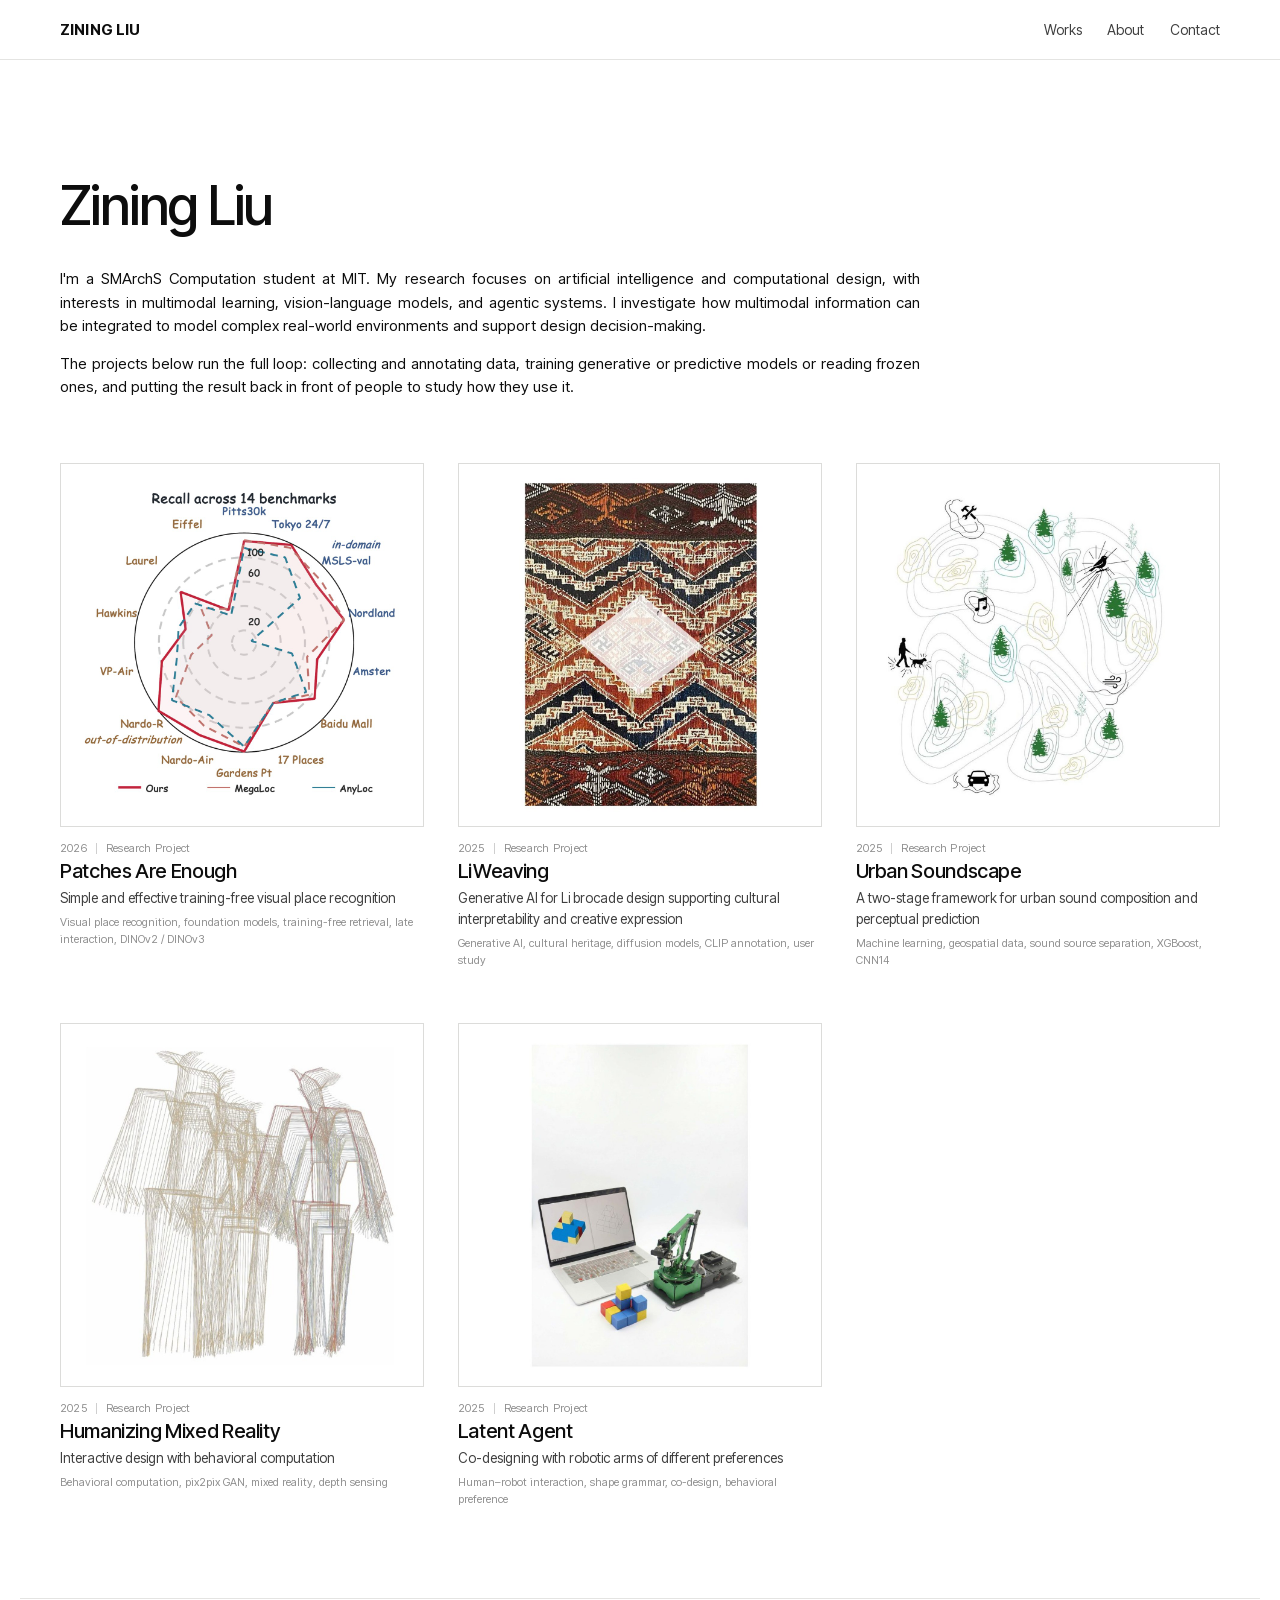
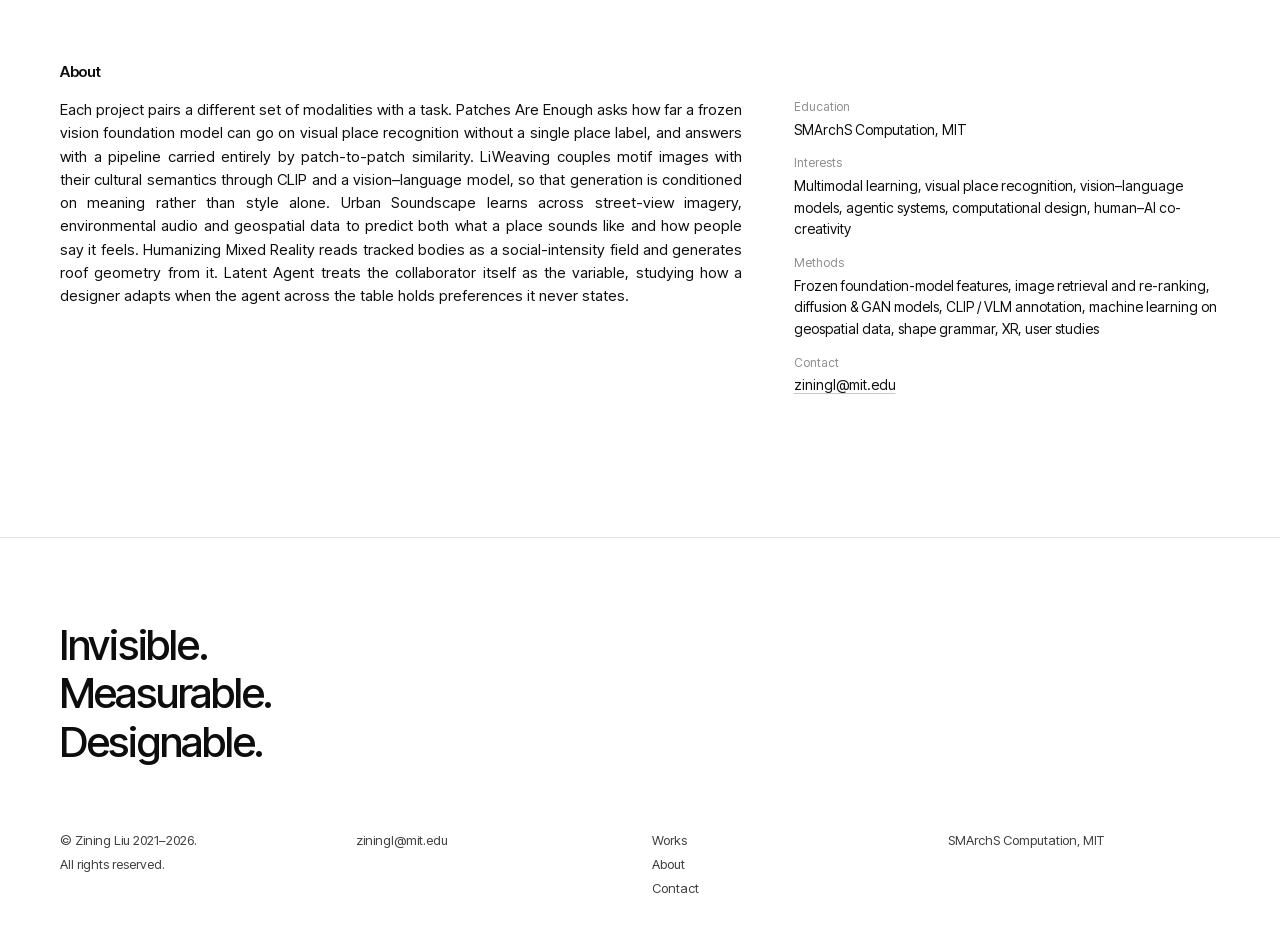
==== index.html @ 5a29b8c9 "Drop MEDUSA and Reading the Heritage Co-Authored-By: Claude Fable 5.1 <noreply@anthropic.com>" ====
<!doctype html>
<html lang="en">
<head>
<meta charset="utf-8">
<meta name="viewport" content="width=device-width, initial-scale=1">
<title>Zining Liu</title>
<meta name="description" content="Selected works of 2021–2026 by Zining Liu — multimodal learning, vision–language models, agentic systems and computational design.">
<meta property="og:title" content="Zining Liu">
<meta property="og:description" content="Selected works of 2021–2026 by Zining Liu — multimodal learning, vision–language models, agentic systems and computational design.">
<meta property="og:type" content="website">
<link rel="icon" href="favicon.svg" type="image/svg+xml">
<link rel="preload" href="assets/fonts/InterTight-latin.woff2" as="font" type="font/woff2" crossorigin>
<link rel="stylesheet" href="assets/css/site.css">
</head>
<body>

<header class="topbar">
  <div class="wrap">
    <a class="brand" href="index.html">Zining Liu</a>
    <nav class="nav" aria-label="Primary">
        <a href="index.html#works">Works</a>
        <a href="index.html#about">About</a>
        <a href="mailto:ziningl@mit.edu">Contact</a>
    </nav>
  </div>
</header>

<main>

<section class="wrap intro">
  <h1>Zining Liu</h1>
  <p class="bio">I'm a SMArchS Computation student at MIT. My research focuses on artificial intelligence and computational design, with interests in multimodal learning, vision-language models, and agentic systems. I investigate how multimodal information can be integrated to model complex real-world environments and support design decision-making.</p>
  <p class="bio">The projects below run the full loop: collecting and annotating data, training generative or predictive models or reading frozen ones, and putting the result back in front of people to study how they use it.</p>
</section>

<section class="wrap" id="works">
  <div class="grid">
    <a class="card" href="vpr.html">
      <div class="card__fig"><img src="assets/cards/vpr.jpg?v=3" alt="Radar chart of Recall@1 across fourteen place-recognition benchmarks, comparing the method against MegaLoc and AnyLoc" loading="lazy" width="1200" height="1200"></div>
      <p class="card__meta">2026 <i></i> Research Project</p>
      <h3>Patches Are Enough</h3>
      <p class="card__sub">Simple and effective training-free visual place recognition</p>
      <p class="card__tags">Visual place recognition, foundation models, training-free retrieval, late interaction, DINOv2 / DINOv3</p>
    </a>
    <a class="card" href="liweaving.html">
      <div class="card__fig"><img src="assets/cards/liweaving.jpg?v=3" alt="Detail of a hand-woven Hainan Li brocade textile in indigo, ochre and cream" loading="lazy" width="1200" height="1200"></div>
      <p class="card__meta">2025 <i></i> Research Project</p>
      <h3>LiWeaving</h3>
      <p class="card__sub">Generative AI for Li brocade design supporting cultural interpretability and creative expression</p>
      <p class="card__tags">Generative AI, cultural heritage, diffusion models, CLIP annotation, user study</p>
    </a>
    <a class="card" href="soundscape.html">
      <div class="card__fig"><img src="assets/cards/soundscape.jpg?v=3" alt="Line drawing of a city as contour islands, each marked with a sound icon — birdsong, music, traffic, wind, footsteps" loading="lazy" width="1200" height="1200"></div>
      <p class="card__meta">2025 <i></i> Research Project</p>
      <h3>Urban Soundscape</h3>
      <p class="card__sub">A two-stage framework for urban sound composition and perceptual prediction</p>
      <p class="card__tags">Machine learning, geospatial data, sound source separation, XGBoost, CNN14</p>
    </a>
    <a class="card" href="bodymr.html">
      <div class="card__fig"><img src="assets/cards/bodymr.jpg?v=3" alt="Wireframe drawing of generated shell roof forms built from dense coloured lines" loading="lazy" width="1200" height="1200"></div>
      <p class="card__meta">2025 <i></i> Research Project</p>
      <h3>Humanizing Mixed Reality</h3>
      <p class="card__sub">Interactive design with behavioral computation</p>
      <p class="card__tags">Behavioral computation, pix2pix GAN, mixed reality, depth sensing</p>
    </a>
    <a class="card" href="latent-agent.html">
      <div class="card__fig"><img src="assets/cards/latentagent.jpg?v=3" alt="A small green robotic arm beside a laptop showing a block model, with red, blue and yellow blocks on the table" loading="lazy" width="1200" height="1200"></div>
      <p class="card__meta">2025 <i></i> Research Project</p>
      <h3>Latent Agent</h3>
      <p class="card__sub">Co-designing with robotic arms of different preferences</p>
      <p class="card__tags">Human–robot interaction, shape grammar, co-design, behavioral preference</p>
    </a>
  </div>
</section>

<section class="wrap block" id="about">
  <h2>About</h2>
  <div class="cols">
    <div>
      <p>Each project pairs a different set of modalities with a task. Patches Are Enough asks how far a frozen vision foundation model can go on visual place recognition without a single place label, and answers with a pipeline carried entirely by patch-to-patch similarity. LiWeaving couples motif images with their cultural semantics through CLIP and a vision&ndash;language model, so that generation is conditioned on meaning rather than style alone. Urban Soundscape learns across street-view imagery, environmental audio and geospatial data to predict both what a place sounds like and how people say it feels. Humanizing Mixed Reality reads tracked bodies as a social-intensity field and generates roof geometry from it. Latent Agent treats the collaborator itself as the variable, studying how a designer adapts when the agent across the table holds preferences it never states.</p>
    </div>
    <dl class="facts">
      <dt>Education</dt>
      <dd>SMArchS Computation, MIT</dd>
      <dt>Interests</dt>
      <dd>Multimodal learning, visual place recognition, vision&ndash;language models, agentic systems, computational design, human&ndash;AI co-creativity</dd>
      <dt>Methods</dt>
      <dd>Frozen foundation-model features, image retrieval and re-ranking, diffusion &amp; GAN models, CLIP / VLM annotation, machine learning on geospatial data, shape grammar, XR, user studies</dd>
      <dt>Contact</dt>
      <dd><a href="mailto:ziningl@mit.edu">ziningl@mit.edu</a></dd>
    </dl>
  </div>
</section>

</main>


<footer class="foot">
  <div class="wrap">
    <p class="statement">Invisible. Measurable. Designable.</p>
    <div class="foot__cols">
      <div>
        <span>&copy; Zining Liu 2021&ndash;2026.</span>
        <span>All rights reserved.</span>
      </div>
      <div>
        <a href="mailto:ziningl@mit.edu">ziningl@mit.edu</a>
      </div>
      <div>
        <a href="index.html#works">Works</a>
        <a href="index.html#about">About</a>
        <a href="mailto:ziningl@mit.edu">Contact</a>
      </div>
      <div>
        <span>SMArchS Computation, MIT</span>
      </div>
    </div>
  </div>
</footer>

<script src="assets/js/site.js"></script>
</body>
</html>
---- assets/css/site.css ----
/* Zining Liu — portfolio site
   Minimal editorial layout: white ground, Inter Tight, two-column work grid,
   justified body copy, quiet grey captions. */

@font-face{
  font-family:"Inter Tight"; font-style:normal; font-weight:100 900; font-display:swap;
  src:url("../fonts/InterTight-latin.woff2") format("woff2");
  unicode-range:U+0000-00FF,U+0131,U+0152-0153,U+02BB-02BC,U+02C6,U+02DA,U+02DC,U+0304,U+0308,U+0329,U+2000-206F,U+20AC,U+2122,U+2191,U+2193,U+2212,U+2215,U+FEFF,U+FFFD;
}
@font-face{
  font-family:"Inter Tight"; font-style:normal; font-weight:100 900; font-display:swap;
  src:url("../fonts/InterTight-latin-ext.woff2") format("woff2");
  unicode-range:U+0100-02BA,U+02BD-02C5,U+02C7-02CC,U+02CE-02D7,U+02DD-02FF,U+0304,U+0308,U+0329,U+1D00-1DBF,U+1E00-1E9F,U+1EF2-1EFF,U+2020,U+20A0-20AB,U+20AD-20C0,U+2113,U+2C60-2C7F,U+A720-A7FF;
}
@font-face{
  font-family:"Inter Tight"; font-style:italic; font-weight:100 900; font-display:swap;
  src:url("../fonts/InterTight-italic-latin.woff2") format("woff2");
  unicode-range:U+0000-00FF,U+0131,U+0152-0153,U+02BB-02BC,U+02C6,U+02DA,U+02DC,U+0304,U+0308,U+0329,U+2000-206F,U+20AC,U+2122,U+2191,U+2193,U+2212,U+2215,U+FEFF,U+FFFD;
}

:root{
  --bg:#ffffff;
  --band:#ffffff;
  --tile:#ffffff;
  --ink:#0d0d0d;
  --ink-2:#3f3f3f;
  --ink-3:#8e8e8e;
  --rule:#e4e4e2;
  --hair:#dcdcda;
  --maxw:1240px;
  --pad:clamp(20px,4vw,40px);
  --bar:60px;
  --r:0;
}

*,*::before,*::after{box-sizing:border-box}
html{-webkit-text-size-adjust:100%; scroll-behavior:smooth}
body{
  margin:0;
  background:var(--bg);
  color:var(--ink);
  font-family:"Inter Tight","Inter","Helvetica Neue",Helvetica,Arial,"PingFang SC",sans-serif;
  font-size:15px;
  line-height:1.55;
  font-feature-settings:"cv05" 1;
  -webkit-font-smoothing:antialiased;
}
img{max-width:100%; display:block}
a{color:inherit}
h1,h2,h3,h4{margin:0; font-weight:500; letter-spacing:-.018em; line-height:1.15}

.wrap{max-width:var(--maxw); margin:0 auto; padding-inline:var(--pad)}

/* ------------------------------------------------------------- top bar */
.topbar{
  position:sticky; top:0; z-index:60; height:var(--bar);
  display:flex; align-items:center;
  background:rgba(255,255,255,.94);
  backdrop-filter:saturate(180%) blur(10px);
  border-bottom:1px solid var(--rule);
}
.topbar .wrap{display:flex; align-items:center; justify-content:space-between; width:100%; min-width:0; gap:clamp(12px,3vw,24px)}
.brand{
  font-size:15px; font-weight:700; letter-spacing:.01em;
  text-transform:uppercase; text-decoration:none; white-space:nowrap;
}
.nav{display:flex; gap:clamp(14px,2vw,26px); align-items:center; min-width:0; overflow-x:auto; scrollbar-width:none}
.nav::-webkit-scrollbar{display:none}
.nav a{font-size:14px; text-decoration:none; color:var(--ink-2); white-space:nowrap}
.nav a:hover,.nav a[aria-current="page"]{color:var(--ink)}

/* ------------------------------------------------------------- landing */
.intro{padding-block:clamp(56px,9vw,120px) clamp(36px,5vw,64px)}
.intro h1{font-size:clamp(34px,4.6vw,54px); font-weight:500; letter-spacing:-.03em}
.intro .bio{
  margin:clamp(18px,2.6vw,30px) 0 0; max-width:860px;
  text-align:justify; hyphens:auto; color:var(--ink);
}
.intro .bio + .bio{margin-top:1em}

/* ------------------------------------------------- work grid (2 columns) */
.grid{
  display:grid; grid-template-columns:repeat(3,minmax(0,1fr));
  gap:clamp(32px,4.2vw,58px) clamp(20px,2.6vw,34px);
  padding-bottom:clamp(50px,7vw,96px);
}
@media (max-width:1040px){ .grid{grid-template-columns:repeat(2,minmax(0,1fr))} }
.card{display:block; text-decoration:none}
.card__fig{
  overflow:hidden; background:var(--tile);
  aspect-ratio:1/1; border:1px solid var(--hair);
}
.card__fig img{
  width:100%; height:100%; object-fit:cover;
  transition:transform .7s cubic-bezier(.2,.7,.2,1), opacity .3s ease;
}
.card:hover .card__fig img{transform:scale(1.018)}
.card__meta{
  display:flex; align-items:center; gap:9px;
  margin:13px 0 3px; font-size:11px; letter-spacing:.02em; color:var(--ink-3);
}
.card__meta i{display:block; width:1px; height:11px; background:#cfcfcf}
.card h3{font-size:clamp(17px,1.6vw,20px); font-weight:500; margin:2px 0 0}
.card:hover h3{text-decoration:underline; text-underline-offset:3px; text-decoration-thickness:1px}
.card__sub{margin:5px 0 0; font-size:13.5px; color:var(--ink-2)}
.card__tags{margin:5px 0 0; font-size:11px; color:var(--ink-3)}
@media (max-width:760px){ .grid{grid-template-columns:1fr} }

/* ------------------------------------------------------- section blocks */
.block{padding-block:clamp(40px,5vw,72px); border-top:1px solid var(--rule)}
.block h2{font-size:15px; font-weight:600; margin-bottom:18px}
.cols{display:grid; grid-template-columns:minmax(0,1.6fr) minmax(0,1fr); gap:clamp(24px,4vw,64px)}
.cols p{margin:0 0 1em; text-align:justify; hyphens:auto}
.cols p:last-child{margin-bottom:0}
.facts{margin:0; font-size:14px}
.facts dt{font-size:12px; color:var(--ink-3); margin-top:14px}
.facts dt:first-child{margin-top:0}
.facts dd{margin:2px 0 0}
.facts a{color:var(--ink); text-decoration:underline; text-underline-offset:3px; text-decoration-thickness:1px; text-decoration-color:#c9c9c9}
.facts a:hover{text-decoration-color:var(--ink)}
@media (max-width:760px){ .cols{grid-template-columns:1fr} }

/* --------------------------------------------------------- project page */
.titleblock{
  display:grid; gap:clamp(16px,3vw,48px);
  grid-template-columns:minmax(0,1.5fr) minmax(0,.85fr) minmax(0,.85fr);
  padding-block:clamp(48px,7vw,96px) clamp(16px,2vw,24px);
}
.titleblock h1{font-size:clamp(26px,3.2vw,36px); font-weight:500}
.titleblock .sub{margin:8px 0 0; font-size:14px; font-style:italic; color:var(--ink)}
.titleblock .tags{margin:6px 0 0; font-size:12px; color:var(--ink-3)}
.titleblock dl{margin:0; font-size:13px}
.titleblock dt{font-weight:600; margin-top:12px}
.titleblock dt:first-child{margin-top:0}
.titleblock dd{margin:1px 0 0; color:var(--ink-3)}
.titleblock dd a{color:var(--ink-3)}
.titleblock dd a:hover{color:var(--ink)}
@media (max-width:900px){ .titleblock{grid-template-columns:1fr 1fr} .titleblock > :first-child{grid-column:1/-1} }
@media (max-width:560px){ .titleblock{grid-template-columns:1fr} }

.note,.divider{
  border-top:1px solid var(--rule);
  padding-top:16px; margin:0 0 clamp(28px,4vw,48px);
  font-size:13px; color:var(--ink-3);
}
.divider{padding-top:0; margin-bottom:clamp(24px,3.4vw,40px)}
.note b{color:var(--ink-2); font-weight:600}

.body h2{font-size:15px; font-weight:600; margin:0 0 12px}
.body p{margin:0 0 1em; text-align:justify; hyphens:auto}
.body p:last-child{margin-bottom:0}
.body{max-width:none; padding-bottom:clamp(28px,4vw,48px)}

/* ------------------------------------------------------------- plates */
.plates{display:flex; flex-direction:column; gap:clamp(34px,4.6vw,68px); padding-bottom:clamp(50px,7vw,96px)}
.plate{margin:0}
.plate button{
  display:block; width:100%; padding:0; border:1px solid var(--hair);
  overflow:hidden; background:var(--tile); cursor:zoom-in; font:inherit; line-height:0;
}
.plate button:focus-visible{outline:2px solid var(--ink); outline-offset:3px}
.plate img{width:100%; height:auto}
.plate figcaption{
  margin:12px auto 0; max-width:760px; text-align:center;
  font-size:12.5px; color:var(--ink-3);
}
.plate figcaption b{color:var(--ink-2); font-weight:600}

/* --------------------------------------------------------- prev / next */
.pager{
  display:flex; justify-content:space-between; gap:20px;
  border-top:1px solid var(--rule); padding-block:22px 4px;
  font-size:13px; color:var(--ink-3);
}
.pager a{text-decoration:none; color:var(--ink-3)}
.pager a:hover{color:var(--ink)}
.pager strong{display:block; font-weight:500; font-size:15px; color:var(--ink); margin-top:3px}
.pager .r{text-align:right}

/* ------------------------------------------------------------- footer */
.foot{background:var(--band); border-top:1px solid var(--rule); margin-top:clamp(40px,6vw,84px); padding-block:clamp(48px,6.5vw,90px) clamp(34px,4vw,56px)}
.foot .statement{
  font-size:clamp(26px,3.6vw,42px); font-weight:500; letter-spacing:-.03em;
  line-height:1.15; max-width:14ch; margin:0 0 clamp(34px,5vw,64px);
}
.foot__cols{
  display:grid; gap:16px 24px;
  grid-template-columns:repeat(4,minmax(0,1fr));
  font-size:13px; color:var(--ink-2);
}
.foot__cols div{display:flex; flex-direction:column; gap:4px}
.foot__cols a{text-decoration:none; color:var(--ink-2)}
.foot__cols a:hover{color:var(--ink); text-decoration:underline; text-underline-offset:3px}
@media (max-width:760px){ .foot__cols{grid-template-columns:1fr 1fr} .foot .statement{max-width:none} }

/* ------------------------------------------------------------ lightbox */
.lb{position:fixed; inset:0; z-index:100; display:none; background:#fff; padding:clamp(12px,2vw,24px); flex-direction:column}
.lb.is-open{display:flex}
.lb__bar{
  display:flex; align-items:center; justify-content:space-between; gap:16px;
  font-size:12.5px; color:var(--ink-3); padding-bottom:12px; border-bottom:1px solid var(--rule);
}
.lb__bar button{
  border:1px solid var(--rule); background:#fff; cursor:pointer; font:inherit; font-size:12.5px;
  padding:6px 14px; color:var(--ink);
}
.lb__bar button:hover{border-color:var(--ink)}
.lb__nav{display:flex; gap:8px}
.lb__stage{flex:1; min-height:0; display:flex; align-items:center; justify-content:center; padding-top:14px}
.lb__stage img{max-width:100%; max-height:100%; object-fit:contain}

@media print{ .topbar,.lb,.pager{display:none} }
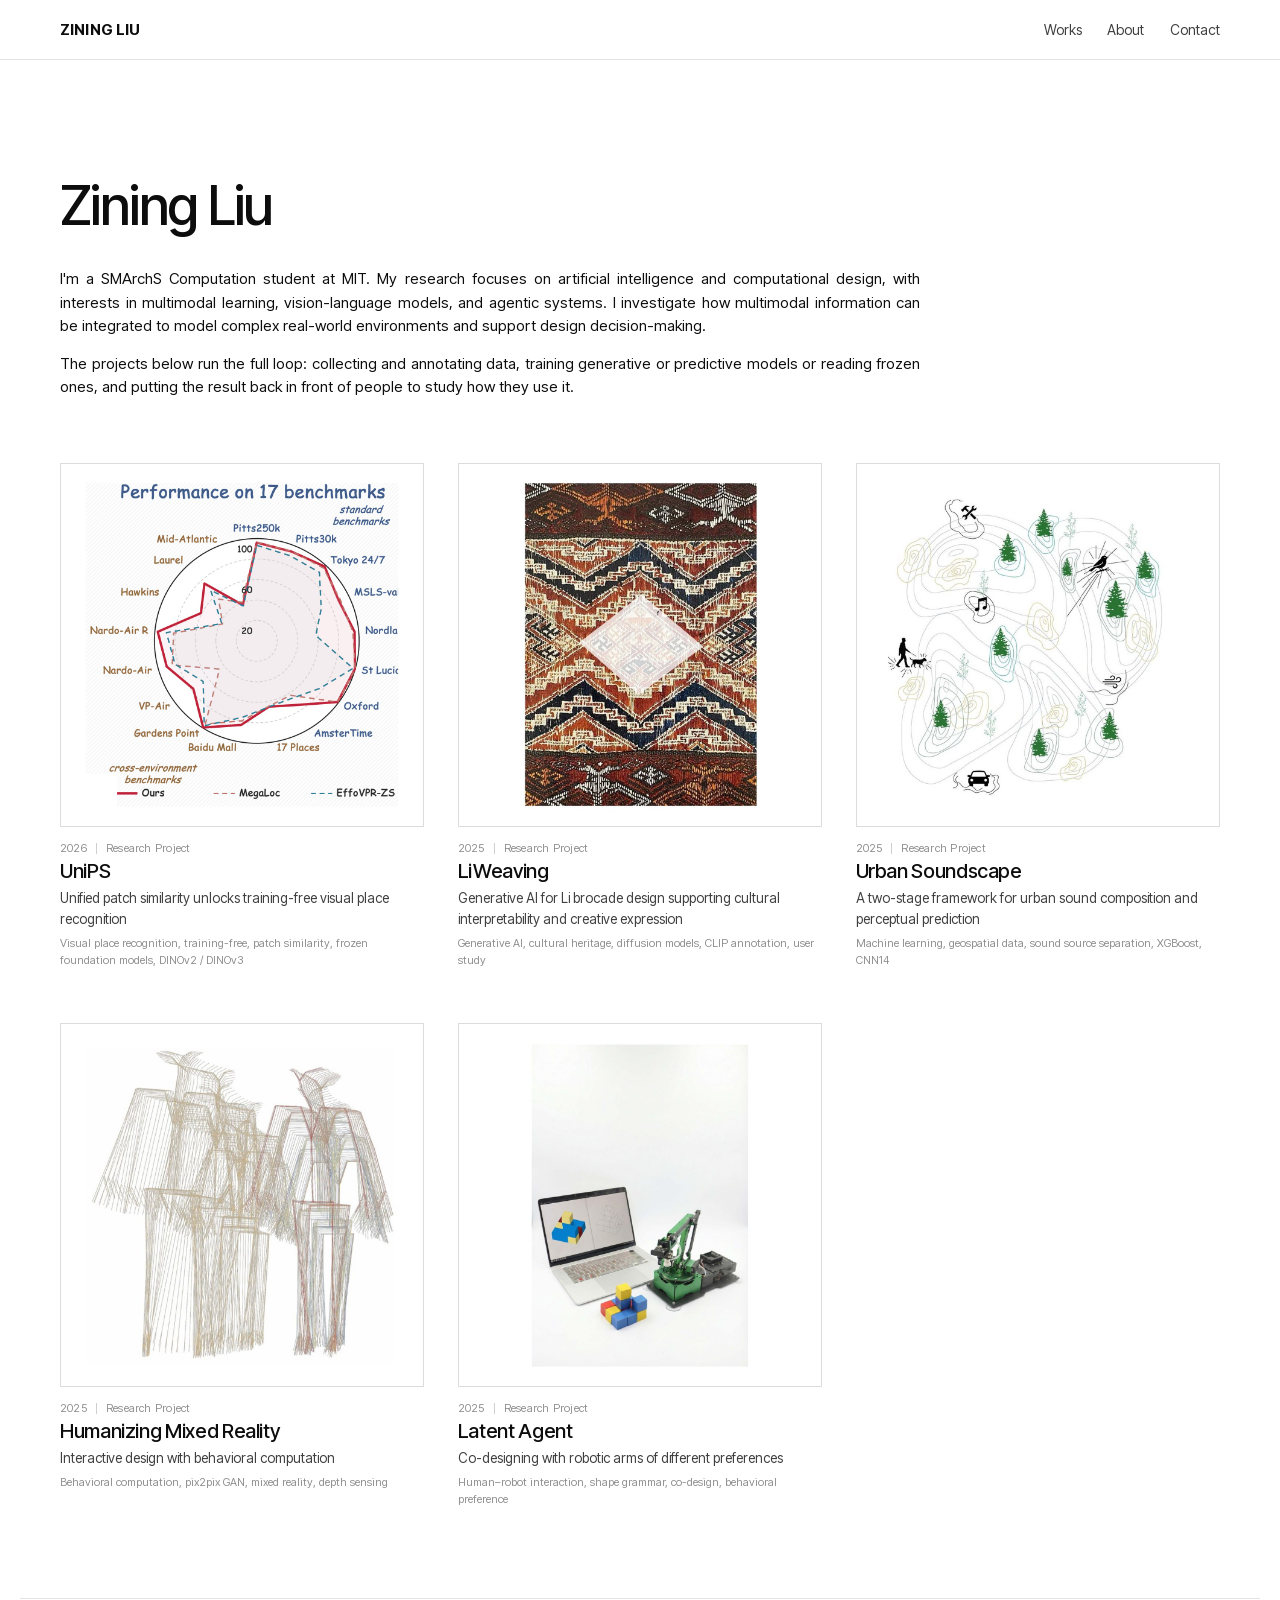
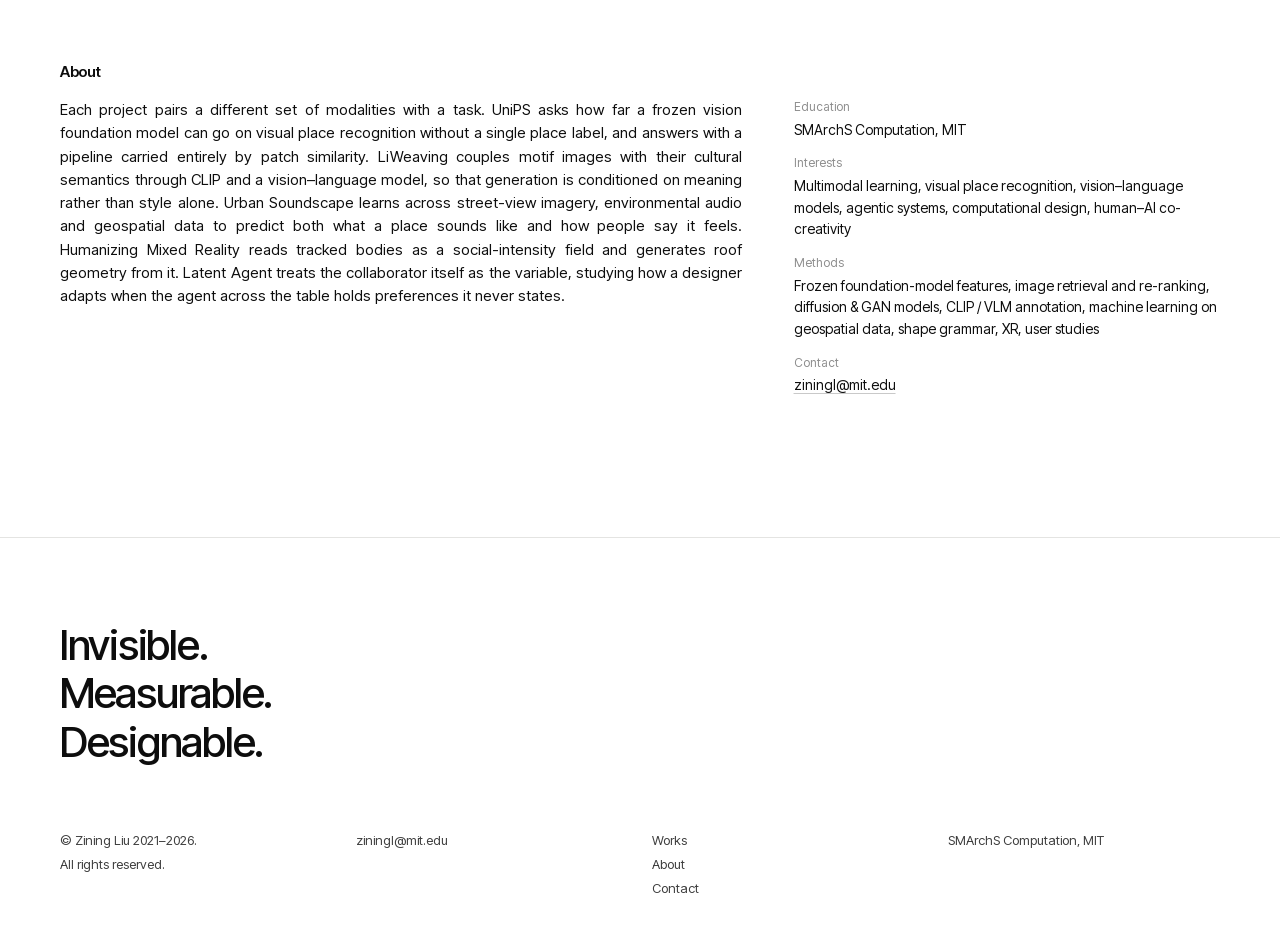
==== commit b722d517: "VPR entry: update to UniPS (submitted version) Title, abstract and all five plates re-cut from the U" ====
--- a/index.html
+++ b/index.html
@@ -36,35 +36,35 @@
 <section class="wrap" id="works">
   <div class="grid">
     <a class="card" href="vpr.html">
-      <div class="card__fig"><img src="assets/cards/vpr.jpg?v=3" alt="Radar chart of Recall@1 across fourteen place-recognition benchmarks, comparing the method against MegaLoc and AnyLoc" loading="lazy" width="1200" height="1200"></div>
+      <div class="card__fig"><img src="assets/cards/vpr.jpg?v=4" alt="Radar chart of Recall@1 on seventeen place-recognition benchmarks, UniPS against MegaLoc and EffoVPR-ZS" loading="lazy" width="1200" height="1200"></div>
       <p class="card__meta">2026 <i></i> Research Project</p>
-      <h3>Patches Are Enough</h3>
-      <p class="card__sub">Simple and effective training-free visual place recognition</p>
-      <p class="card__tags">Visual place recognition, foundation models, training-free retrieval, late interaction, DINOv2 / DINOv3</p>
+      <h3>UniPS</h3>
+      <p class="card__sub">Unified patch similarity unlocks training-free visual place recognition</p>
+      <p class="card__tags">Visual place recognition, training-free, patch similarity, frozen foundation models, DINOv2 / DINOv3</p>
     </a>
     <a class="card" href="liweaving.html">
-      <div class="card__fig"><img src="assets/cards/liweaving.jpg?v=3" alt="Detail of a hand-woven Hainan Li brocade textile in indigo, ochre and cream" loading="lazy" width="1200" height="1200"></div>
+      <div class="card__fig"><img src="assets/cards/liweaving.jpg?v=4" alt="Detail of a hand-woven Hainan Li brocade textile in indigo, ochre and cream" loading="lazy" width="1200" height="1200"></div>
       <p class="card__meta">2025 <i></i> Research Project</p>
       <h3>LiWeaving</h3>
       <p class="card__sub">Generative AI for Li brocade design supporting cultural interpretability and creative expression</p>
       <p class="card__tags">Generative AI, cultural heritage, diffusion models, CLIP annotation, user study</p>
     </a>
     <a class="card" href="soundscape.html">
-      <div class="card__fig"><img src="assets/cards/soundscape.jpg?v=3" alt="Line drawing of a city as contour islands, each marked with a sound icon — birdsong, music, traffic, wind, footsteps" loading="lazy" width="1200" height="1200"></div>
+      <div class="card__fig"><img src="assets/cards/soundscape.jpg?v=4" alt="Line drawing of a city as contour islands, each marked with a sound icon — birdsong, music, traffic, wind, footsteps" loading="lazy" width="1200" height="1200"></div>
       <p class="card__meta">2025 <i></i> Research Project</p>
       <h3>Urban Soundscape</h3>
       <p class="card__sub">A two-stage framework for urban sound composition and perceptual prediction</p>
       <p class="card__tags">Machine learning, geospatial data, sound source separation, XGBoost, CNN14</p>
     </a>
     <a class="card" href="bodymr.html">
-      <div class="card__fig"><img src="assets/cards/bodymr.jpg?v=3" alt="Wireframe drawing of generated shell roof forms built from dense coloured lines" loading="lazy" width="1200" height="1200"></div>
+      <div class="card__fig"><img src="assets/cards/bodymr.jpg?v=4" alt="Wireframe drawing of generated shell roof forms built from dense coloured lines" loading="lazy" width="1200" height="1200"></div>
       <p class="card__meta">2025 <i></i> Research Project</p>
       <h3>Humanizing Mixed Reality</h3>
       <p class="card__sub">Interactive design with behavioral computation</p>
       <p class="card__tags">Behavioral computation, pix2pix GAN, mixed reality, depth sensing</p>
     </a>
     <a class="card" href="latent-agent.html">
-      <div class="card__fig"><img src="assets/cards/latentagent.jpg?v=3" alt="A small green robotic arm beside a laptop showing a block model, with red, blue and yellow blocks on the table" loading="lazy" width="1200" height="1200"></div>
+      <div class="card__fig"><img src="assets/cards/latentagent.jpg?v=4" alt="A small green robotic arm beside a laptop showing a block model, with red, blue and yellow blocks on the table" loading="lazy" width="1200" height="1200"></div>
       <p class="card__meta">2025 <i></i> Research Project</p>
       <h3>Latent Agent</h3>
       <p class="card__sub">Co-designing with robotic arms of different preferences</p>
@@ -77,7 +77,7 @@
   <h2>About</h2>
   <div class="cols">
     <div>
-      <p>Each project pairs a different set of modalities with a task. Patches Are Enough asks how far a frozen vision foundation model can go on visual place recognition without a single place label, and answers with a pipeline carried entirely by patch-to-patch similarity. LiWeaving couples motif images with their cultural semantics through CLIP and a vision&ndash;language model, so that generation is conditioned on meaning rather than style alone. Urban Soundscape learns across street-view imagery, environmental audio and geospatial data to predict both what a place sounds like and how people say it feels. Humanizing Mixed Reality reads tracked bodies as a social-intensity field and generates roof geometry from it. Latent Agent treats the collaborator itself as the variable, studying how a designer adapts when the agent across the table holds preferences it never states.</p>
+      <p>Each project pairs a different set of modalities with a task. UniPS asks how far a frozen vision foundation model can go on visual place recognition without a single place label, and answers with a pipeline carried entirely by patch similarity. LiWeaving couples motif images with their cultural semantics through CLIP and a vision&ndash;language model, so that generation is conditioned on meaning rather than style alone. Urban Soundscape learns across street-view imagery, environmental audio and geospatial data to predict both what a place sounds like and how people say it feels. Humanizing Mixed Reality reads tracked bodies as a social-intensity field and generates roof geometry from it. Latent Agent treats the collaborator itself as the variable, studying how a designer adapts when the agent across the table holds preferences it never states.</p>
     </div>
     <dl class="facts">
       <dt>Education</dt>
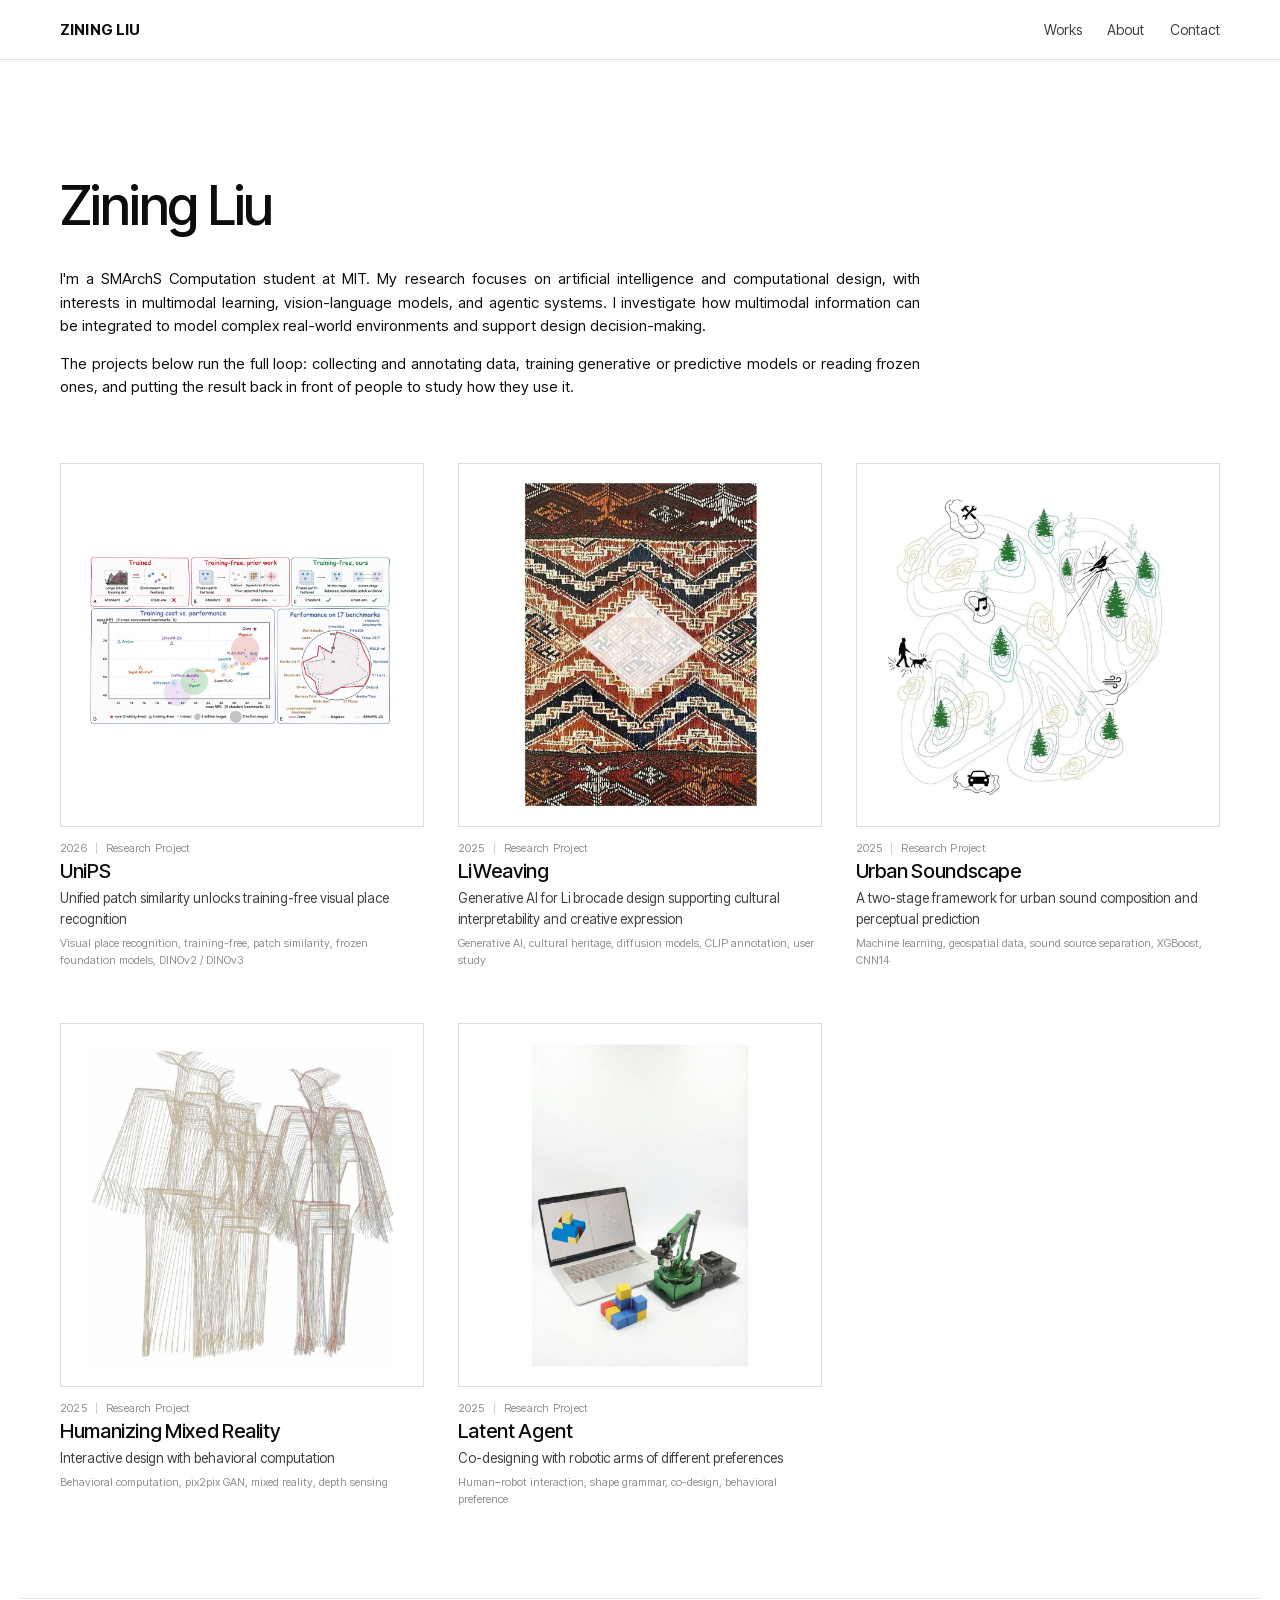
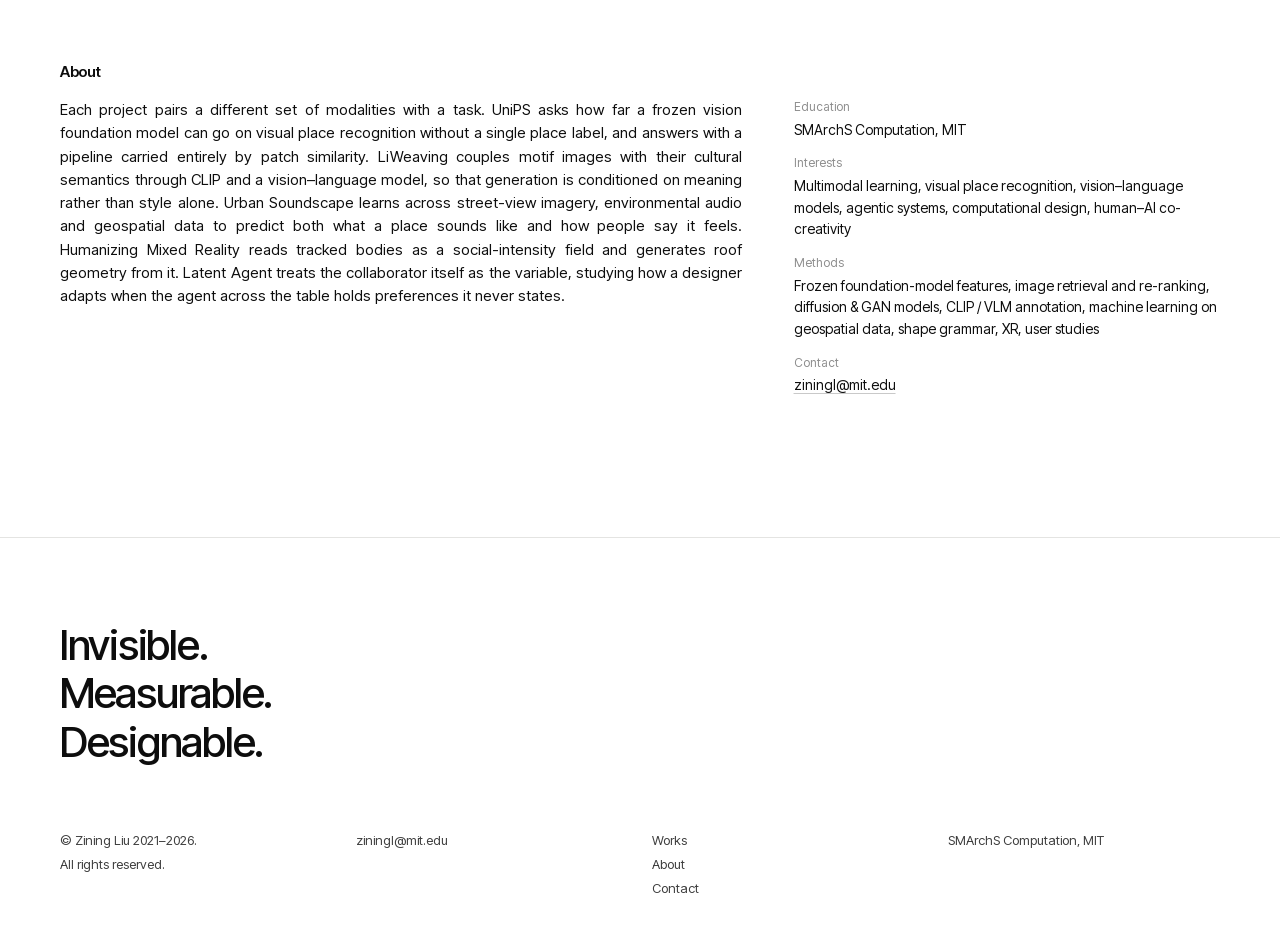
==== commit 248322e3: "VPR entry: main-text figures 1-5 with paper captions, teaser as cover Co-Authored-By: Claude Fable 5" ====
--- a/index.html
+++ b/index.html
@@ -36,35 +36,35 @@
 <section class="wrap" id="works">
   <div class="grid">
     <a class="card" href="vpr.html">
-      <div class="card__fig"><img src="assets/cards/vpr.jpg?v=4" alt="Radar chart of Recall@1 on seventeen place-recognition benchmarks, UniPS against MegaLoc and EffoVPR-ZS" loading="lazy" width="1200" height="1200"></div>
+      <div class="card__fig"><img src="assets/cards/vpr.jpg?v=5" alt="Teaser figure of UniPS: trained, prior training-free and our pipelines, training cost against recall, and Recall@1 on 17 benchmarks" loading="lazy" width="1200" height="1200"></div>
       <p class="card__meta">2026 <i></i> Research Project</p>
       <h3>UniPS</h3>
       <p class="card__sub">Unified patch similarity unlocks training-free visual place recognition</p>
       <p class="card__tags">Visual place recognition, training-free, patch similarity, frozen foundation models, DINOv2 / DINOv3</p>
     </a>
     <a class="card" href="liweaving.html">
-      <div class="card__fig"><img src="assets/cards/liweaving.jpg?v=4" alt="Detail of a hand-woven Hainan Li brocade textile in indigo, ochre and cream" loading="lazy" width="1200" height="1200"></div>
+      <div class="card__fig"><img src="assets/cards/liweaving.jpg?v=5" alt="Detail of a hand-woven Hainan Li brocade textile in indigo, ochre and cream" loading="lazy" width="1200" height="1200"></div>
       <p class="card__meta">2025 <i></i> Research Project</p>
       <h3>LiWeaving</h3>
       <p class="card__sub">Generative AI for Li brocade design supporting cultural interpretability and creative expression</p>
       <p class="card__tags">Generative AI, cultural heritage, diffusion models, CLIP annotation, user study</p>
     </a>
     <a class="card" href="soundscape.html">
-      <div class="card__fig"><img src="assets/cards/soundscape.jpg?v=4" alt="Line drawing of a city as contour islands, each marked with a sound icon — birdsong, music, traffic, wind, footsteps" loading="lazy" width="1200" height="1200"></div>
+      <div class="card__fig"><img src="assets/cards/soundscape.jpg?v=5" alt="Line drawing of a city as contour islands, each marked with a sound icon — birdsong, music, traffic, wind, footsteps" loading="lazy" width="1200" height="1200"></div>
       <p class="card__meta">2025 <i></i> Research Project</p>
       <h3>Urban Soundscape</h3>
       <p class="card__sub">A two-stage framework for urban sound composition and perceptual prediction</p>
       <p class="card__tags">Machine learning, geospatial data, sound source separation, XGBoost, CNN14</p>
     </a>
     <a class="card" href="bodymr.html">
-      <div class="card__fig"><img src="assets/cards/bodymr.jpg?v=4" alt="Wireframe drawing of generated shell roof forms built from dense coloured lines" loading="lazy" width="1200" height="1200"></div>
+      <div class="card__fig"><img src="assets/cards/bodymr.jpg?v=5" alt="Wireframe drawing of generated shell roof forms built from dense coloured lines" loading="lazy" width="1200" height="1200"></div>
       <p class="card__meta">2025 <i></i> Research Project</p>
       <h3>Humanizing Mixed Reality</h3>
       <p class="card__sub">Interactive design with behavioral computation</p>
       <p class="card__tags">Behavioral computation, pix2pix GAN, mixed reality, depth sensing</p>
     </a>
     <a class="card" href="latent-agent.html">
-      <div class="card__fig"><img src="assets/cards/latentagent.jpg?v=4" alt="A small green robotic arm beside a laptop showing a block model, with red, blue and yellow blocks on the table" loading="lazy" width="1200" height="1200"></div>
+      <div class="card__fig"><img src="assets/cards/latentagent.jpg?v=5" alt="A small green robotic arm beside a laptop showing a block model, with red, blue and yellow blocks on the table" loading="lazy" width="1200" height="1200"></div>
       <p class="card__meta">2025 <i></i> Research Project</p>
       <h3>Latent Agent</h3>
       <p class="card__sub">Co-designing with robotic arms of different preferences</p>
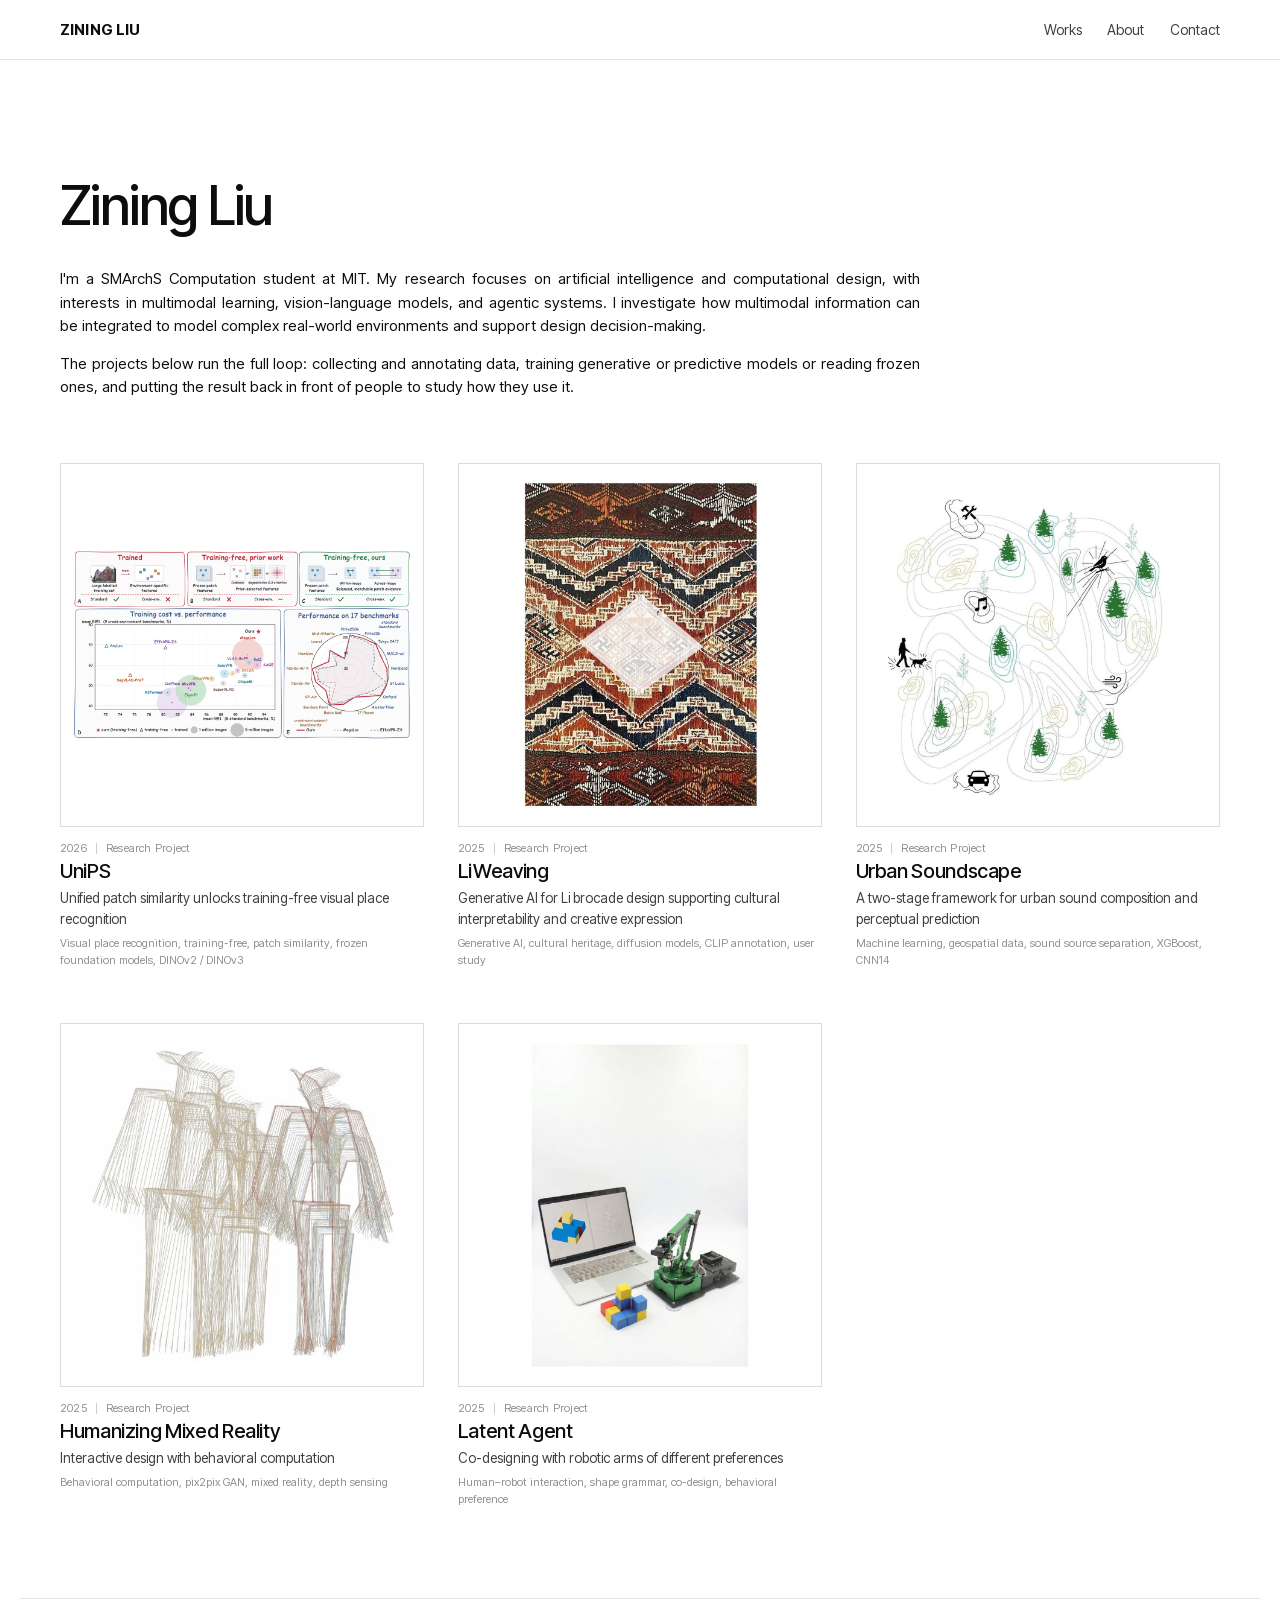
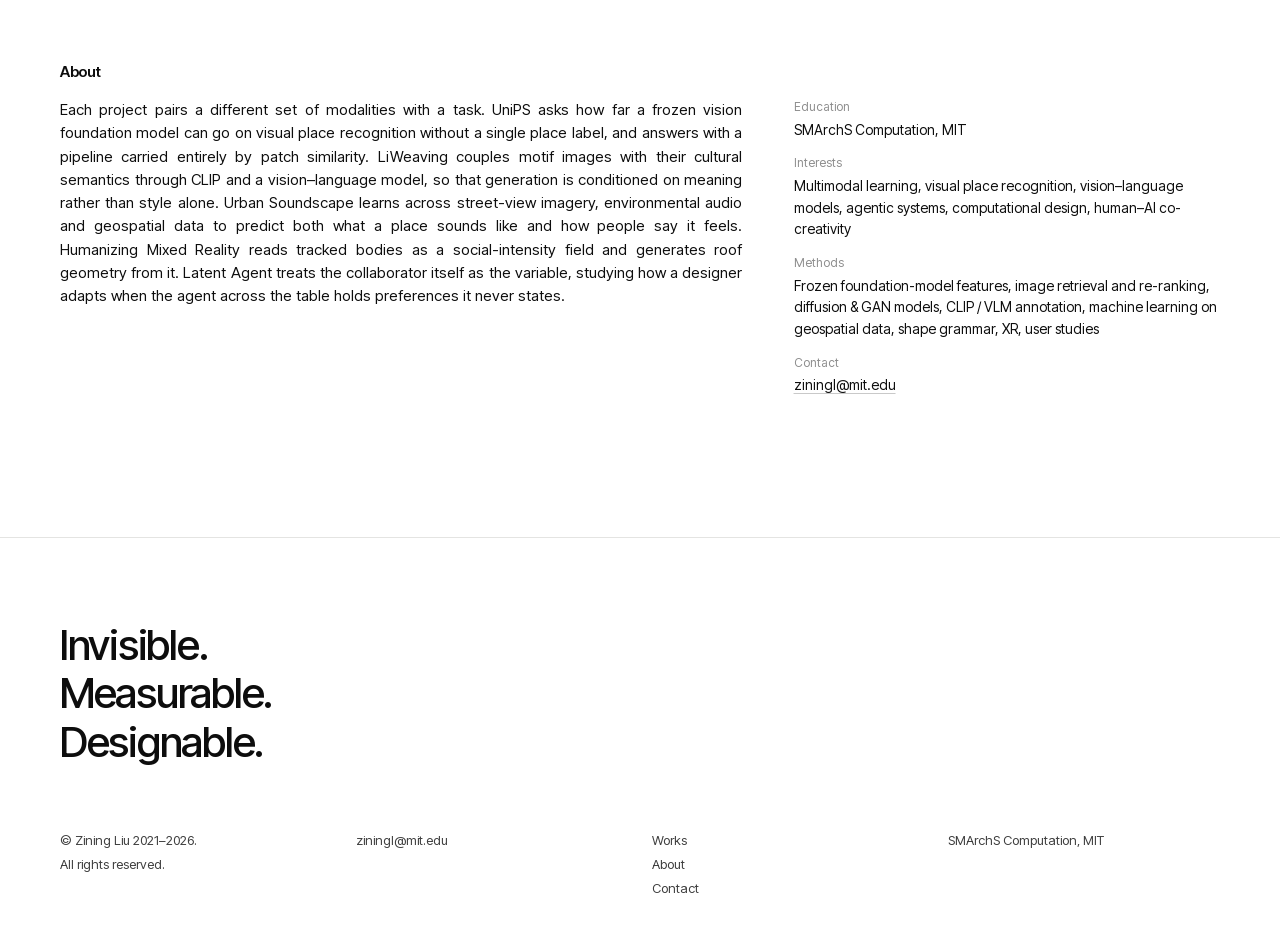
==== commit 7e6e1590: "VPR entry: add main-text tables 1-6 in paper order, vector teaser as cover Co-Authored-By: Claude Fa" ====
--- a/index.html
+++ b/index.html
@@ -36,35 +36,35 @@
 <section class="wrap" id="works">
   <div class="grid">
     <a class="card" href="vpr.html">
-      <div class="card__fig"><img src="assets/cards/vpr.jpg?v=5" alt="Teaser figure of UniPS: trained, prior training-free and our pipelines, training cost against recall, and Recall@1 on 17 benchmarks" loading="lazy" width="1200" height="1200"></div>
+      <div class="card__fig"><img src="assets/cards/vpr.jpg?v=6" alt="Teaser figure of UniPS: trained, prior training-free and our pipelines, training cost against recall, and Recall@1 on 17 benchmarks" loading="lazy" width="1200" height="1200"></div>
       <p class="card__meta">2026 <i></i> Research Project</p>
       <h3>UniPS</h3>
       <p class="card__sub">Unified patch similarity unlocks training-free visual place recognition</p>
       <p class="card__tags">Visual place recognition, training-free, patch similarity, frozen foundation models, DINOv2 / DINOv3</p>
     </a>
     <a class="card" href="liweaving.html">
-      <div class="card__fig"><img src="assets/cards/liweaving.jpg?v=5" alt="Detail of a hand-woven Hainan Li brocade textile in indigo, ochre and cream" loading="lazy" width="1200" height="1200"></div>
+      <div class="card__fig"><img src="assets/cards/liweaving.jpg?v=6" alt="Detail of a hand-woven Hainan Li brocade textile in indigo, ochre and cream" loading="lazy" width="1200" height="1200"></div>
       <p class="card__meta">2025 <i></i> Research Project</p>
       <h3>LiWeaving</h3>
       <p class="card__sub">Generative AI for Li brocade design supporting cultural interpretability and creative expression</p>
       <p class="card__tags">Generative AI, cultural heritage, diffusion models, CLIP annotation, user study</p>
     </a>
     <a class="card" href="soundscape.html">
-      <div class="card__fig"><img src="assets/cards/soundscape.jpg?v=5" alt="Line drawing of a city as contour islands, each marked with a sound icon — birdsong, music, traffic, wind, footsteps" loading="lazy" width="1200" height="1200"></div>
+      <div class="card__fig"><img src="assets/cards/soundscape.jpg?v=6" alt="Line drawing of a city as contour islands, each marked with a sound icon — birdsong, music, traffic, wind, footsteps" loading="lazy" width="1200" height="1200"></div>
       <p class="card__meta">2025 <i></i> Research Project</p>
       <h3>Urban Soundscape</h3>
       <p class="card__sub">A two-stage framework for urban sound composition and perceptual prediction</p>
       <p class="card__tags">Machine learning, geospatial data, sound source separation, XGBoost, CNN14</p>
     </a>
     <a class="card" href="bodymr.html">
-      <div class="card__fig"><img src="assets/cards/bodymr.jpg?v=5" alt="Wireframe drawing of generated shell roof forms built from dense coloured lines" loading="lazy" width="1200" height="1200"></div>
+      <div class="card__fig"><img src="assets/cards/bodymr.jpg?v=6" alt="Wireframe drawing of generated shell roof forms built from dense coloured lines" loading="lazy" width="1200" height="1200"></div>
       <p class="card__meta">2025 <i></i> Research Project</p>
       <h3>Humanizing Mixed Reality</h3>
       <p class="card__sub">Interactive design with behavioral computation</p>
       <p class="card__tags">Behavioral computation, pix2pix GAN, mixed reality, depth sensing</p>
     </a>
     <a class="card" href="latent-agent.html">
-      <div class="card__fig"><img src="assets/cards/latentagent.jpg?v=5" alt="A small green robotic arm beside a laptop showing a block model, with red, blue and yellow blocks on the table" loading="lazy" width="1200" height="1200"></div>
+      <div class="card__fig"><img src="assets/cards/latentagent.jpg?v=6" alt="A small green robotic arm beside a laptop showing a block model, with red, blue and yellow blocks on the table" loading="lazy" width="1200" height="1200"></div>
       <p class="card__meta">2025 <i></i> Research Project</p>
       <h3>Latent Agent</h3>
       <p class="card__sub">Co-designing with robotic arms of different preferences</p>
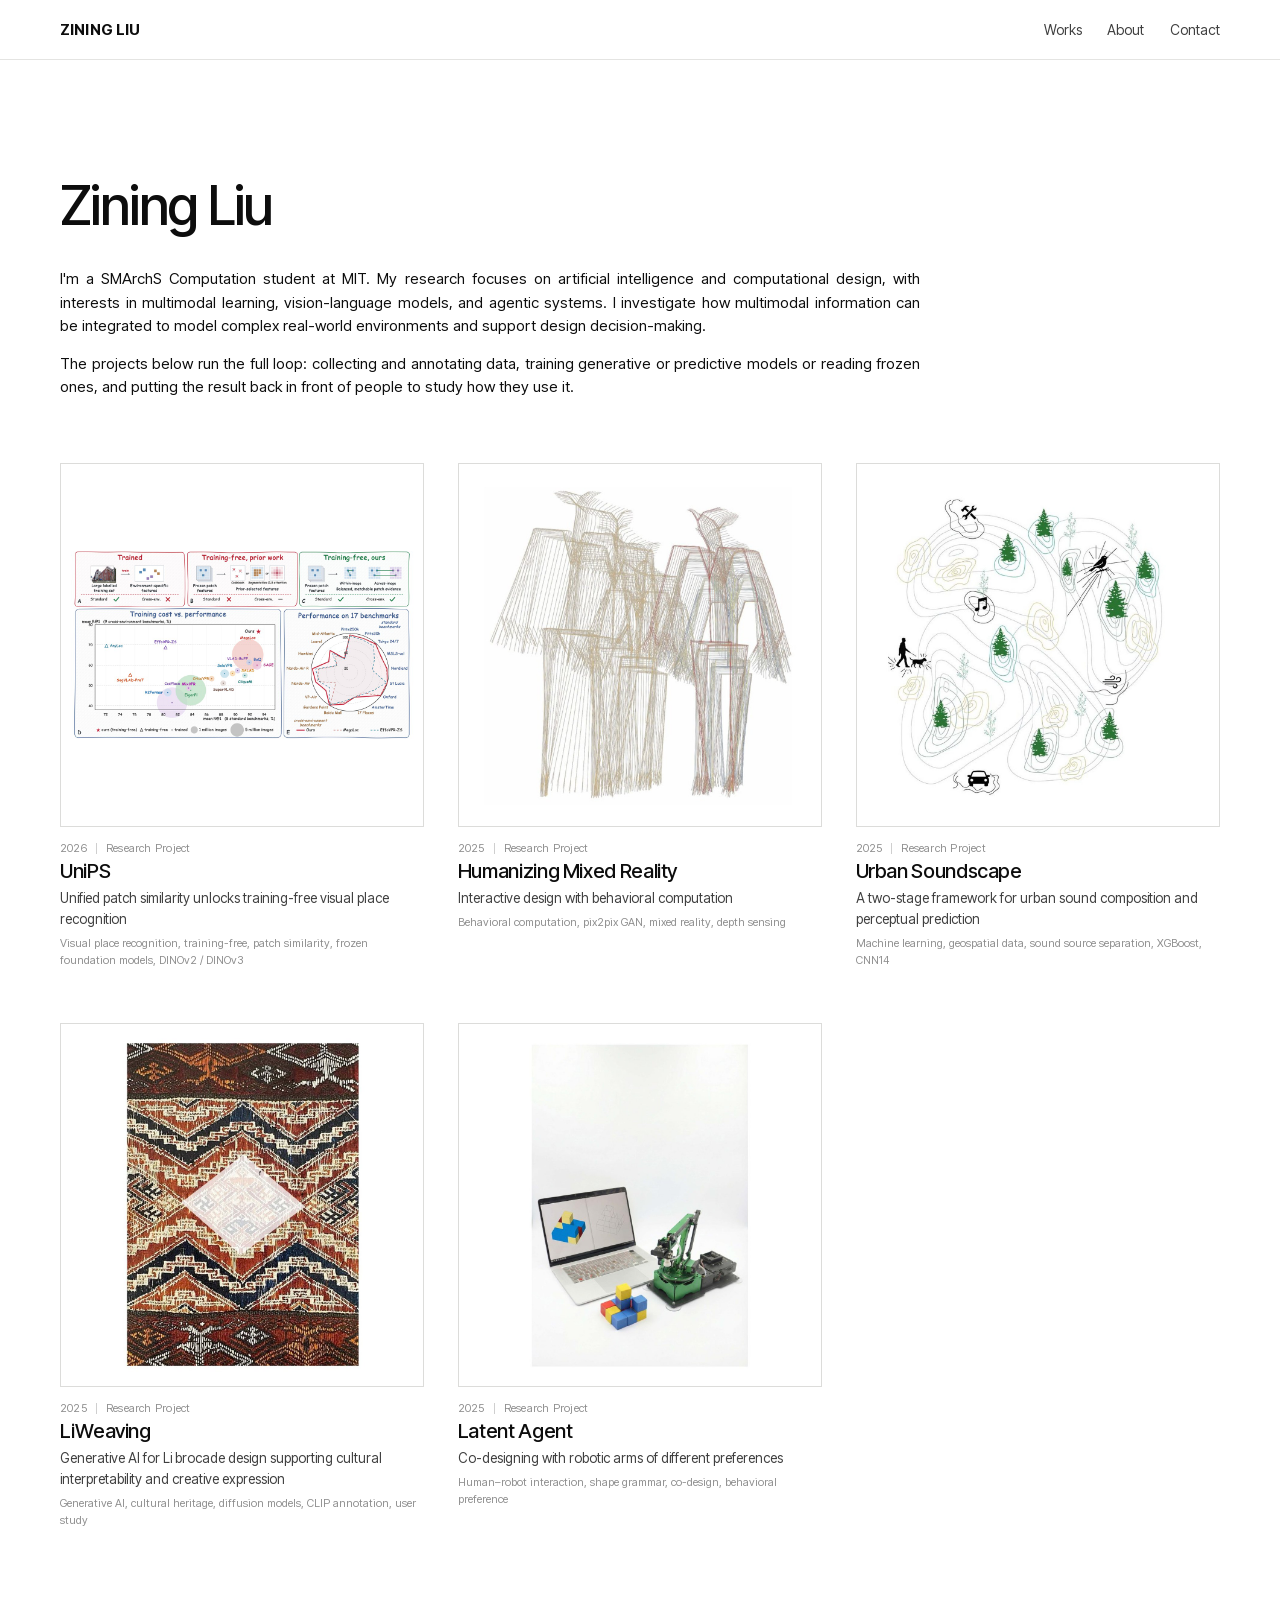
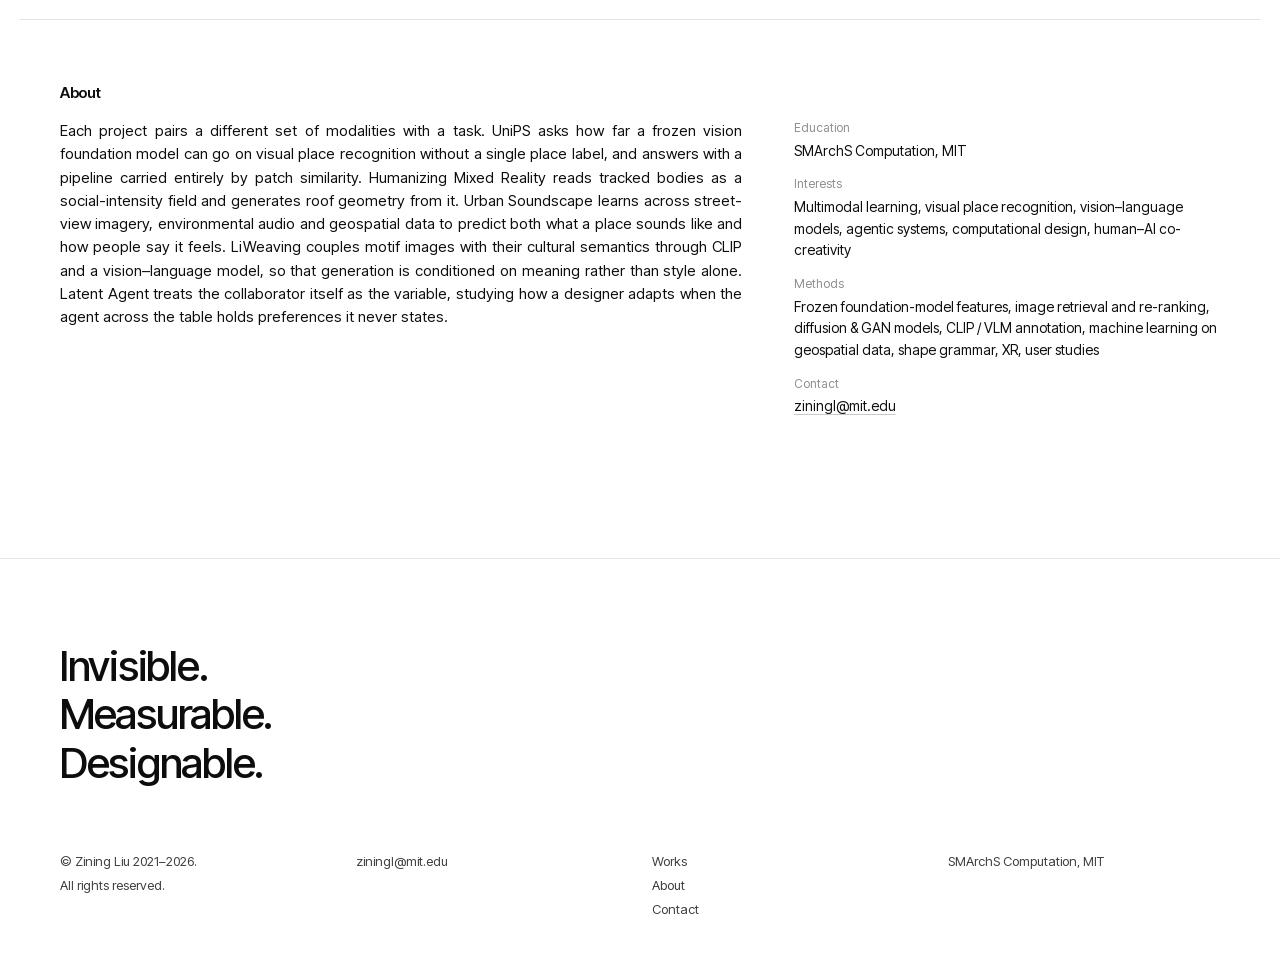
==== commit 21ff6e02: "Reorder works: Humanizing Mixed Reality second, LiWeaving fourth Co-Authored-By: Claude Fable 5.1 <n" ====
--- a/index.html
+++ b/index.html
@@ -42,12 +42,12 @@
       <p class="card__sub">Unified patch similarity unlocks training-free visual place recognition</p>
       <p class="card__tags">Visual place recognition, training-free, patch similarity, frozen foundation models, DINOv2 / DINOv3</p>
     </a>
-    <a class="card" href="liweaving.html">
-      <div class="card__fig"><img src="assets/cards/liweaving.jpg?v=6" alt="Detail of a hand-woven Hainan Li brocade textile in indigo, ochre and cream" loading="lazy" width="1200" height="1200"></div>
+    <a class="card" href="bodymr.html">
+      <div class="card__fig"><img src="assets/cards/bodymr.jpg?v=6" alt="Wireframe drawing of generated shell roof forms built from dense coloured lines" loading="lazy" width="1200" height="1200"></div>
       <p class="card__meta">2025 <i></i> Research Project</p>
-      <h3>LiWeaving</h3>
-      <p class="card__sub">Generative AI for Li brocade design supporting cultural interpretability and creative expression</p>
-      <p class="card__tags">Generative AI, cultural heritage, diffusion models, CLIP annotation, user study</p>
+      <h3>Humanizing Mixed Reality</h3>
+      <p class="card__sub">Interactive design with behavioral computation</p>
+      <p class="card__tags">Behavioral computation, pix2pix GAN, mixed reality, depth sensing</p>
     </a>
     <a class="card" href="soundscape.html">
       <div class="card__fig"><img src="assets/cards/soundscape.jpg?v=6" alt="Line drawing of a city as contour islands, each marked with a sound icon — birdsong, music, traffic, wind, footsteps" loading="lazy" width="1200" height="1200"></div>
@@ -56,12 +56,12 @@
       <p class="card__sub">A two-stage framework for urban sound composition and perceptual prediction</p>
       <p class="card__tags">Machine learning, geospatial data, sound source separation, XGBoost, CNN14</p>
     </a>
-    <a class="card" href="bodymr.html">
-      <div class="card__fig"><img src="assets/cards/bodymr.jpg?v=6" alt="Wireframe drawing of generated shell roof forms built from dense coloured lines" loading="lazy" width="1200" height="1200"></div>
+    <a class="card" href="liweaving.html">
+      <div class="card__fig"><img src="assets/cards/liweaving.jpg?v=6" alt="Detail of a hand-woven Hainan Li brocade textile in indigo, ochre and cream" loading="lazy" width="1200" height="1200"></div>
       <p class="card__meta">2025 <i></i> Research Project</p>
-      <h3>Humanizing Mixed Reality</h3>
-      <p class="card__sub">Interactive design with behavioral computation</p>
-      <p class="card__tags">Behavioral computation, pix2pix GAN, mixed reality, depth sensing</p>
+      <h3>LiWeaving</h3>
+      <p class="card__sub">Generative AI for Li brocade design supporting cultural interpretability and creative expression</p>
+      <p class="card__tags">Generative AI, cultural heritage, diffusion models, CLIP annotation, user study</p>
     </a>
     <a class="card" href="latent-agent.html">
       <div class="card__fig"><img src="assets/cards/latentagent.jpg?v=6" alt="A small green robotic arm beside a laptop showing a block model, with red, blue and yellow blocks on the table" loading="lazy" width="1200" height="1200"></div>
@@ -77,7 +77,7 @@
   <h2>About</h2>
   <div class="cols">
     <div>
-      <p>Each project pairs a different set of modalities with a task. UniPS asks how far a frozen vision foundation model can go on visual place recognition without a single place label, and answers with a pipeline carried entirely by patch similarity. LiWeaving couples motif images with their cultural semantics through CLIP and a vision&ndash;language model, so that generation is conditioned on meaning rather than style alone. Urban Soundscape learns across street-view imagery, environmental audio and geospatial data to predict both what a place sounds like and how people say it feels. Humanizing Mixed Reality reads tracked bodies as a social-intensity field and generates roof geometry from it. Latent Agent treats the collaborator itself as the variable, studying how a designer adapts when the agent across the table holds preferences it never states.</p>
+      <p>Each project pairs a different set of modalities with a task. UniPS asks how far a frozen vision foundation model can go on visual place recognition without a single place label, and answers with a pipeline carried entirely by patch similarity. Humanizing Mixed Reality reads tracked bodies as a social-intensity field and generates roof geometry from it. Urban Soundscape learns across street-view imagery, environmental audio and geospatial data to predict both what a place sounds like and how people say it feels. LiWeaving couples motif images with their cultural semantics through CLIP and a vision&ndash;language model, so that generation is conditioned on meaning rather than style alone. Latent Agent treats the collaborator itself as the variable, studying how a designer adapts when the agent across the table holds preferences it never states.</p>
     </div>
     <dl class="facts">
       <dt>Education</dt>
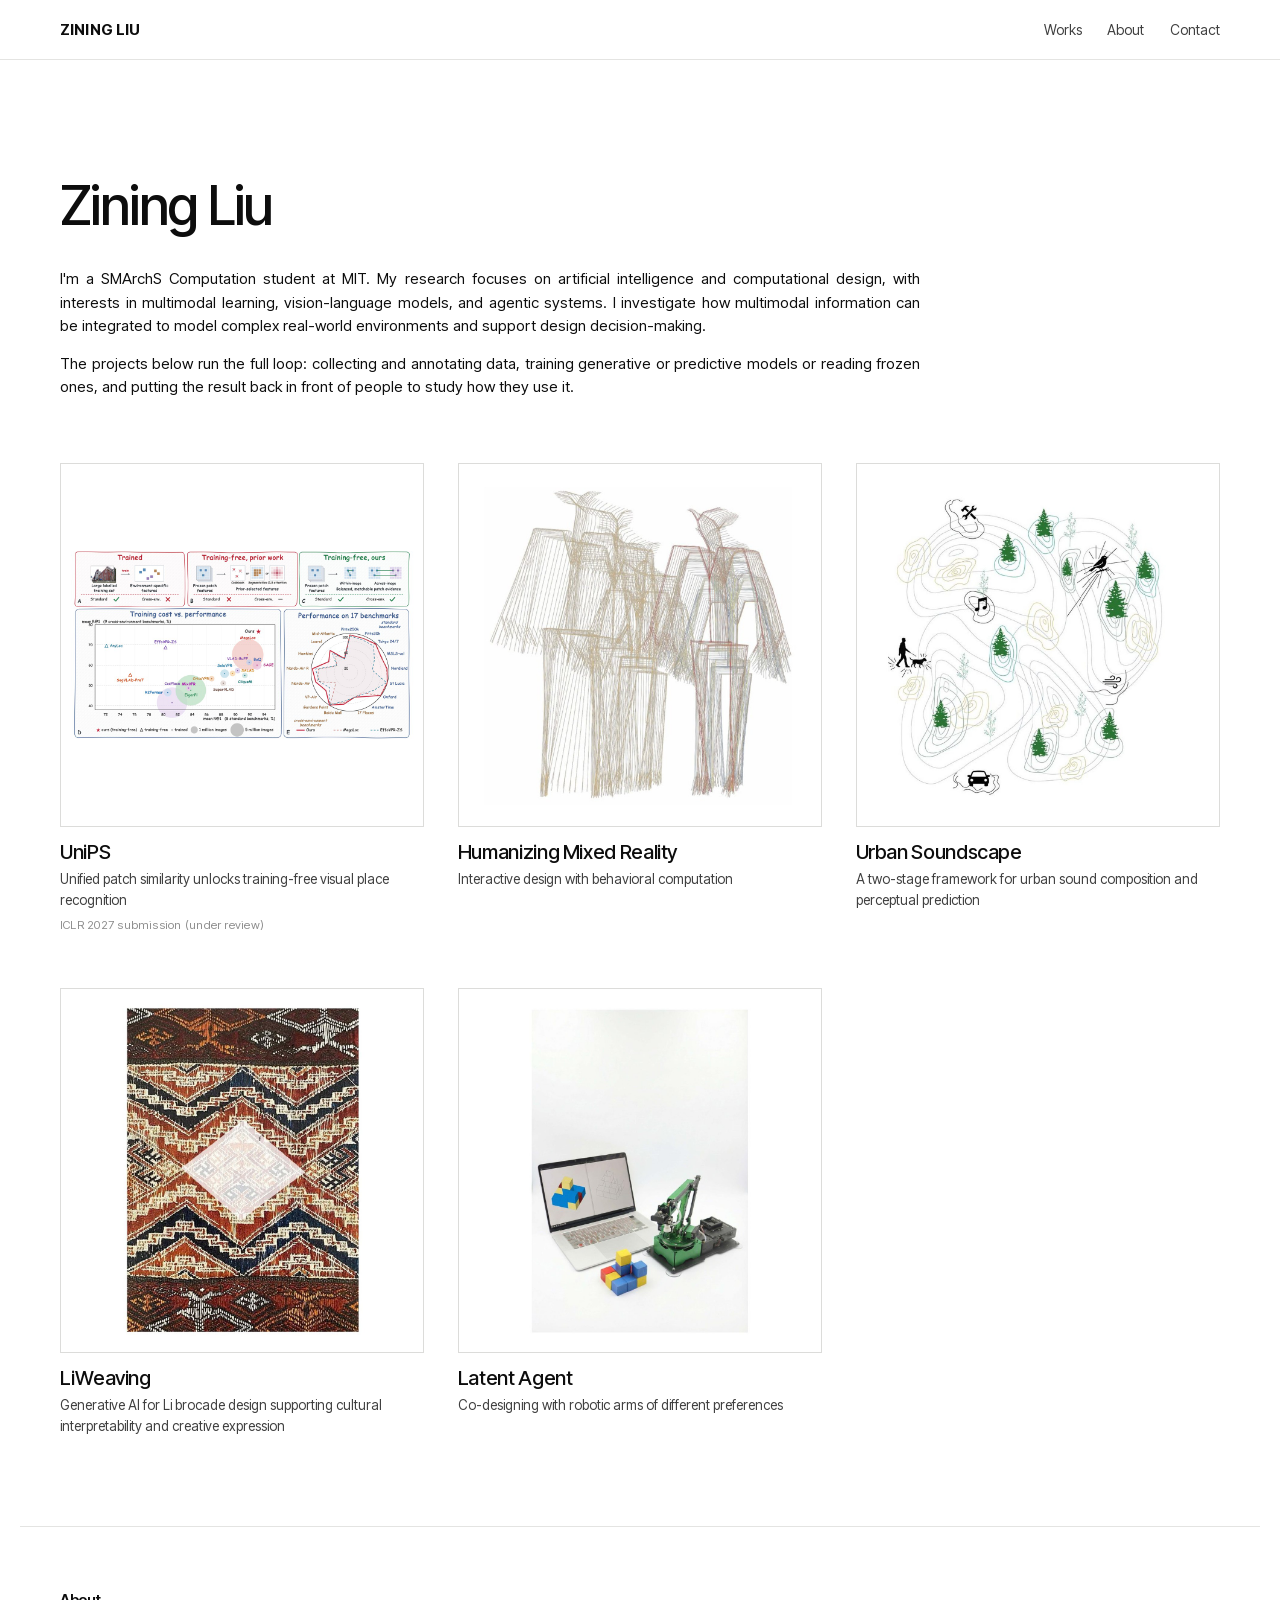
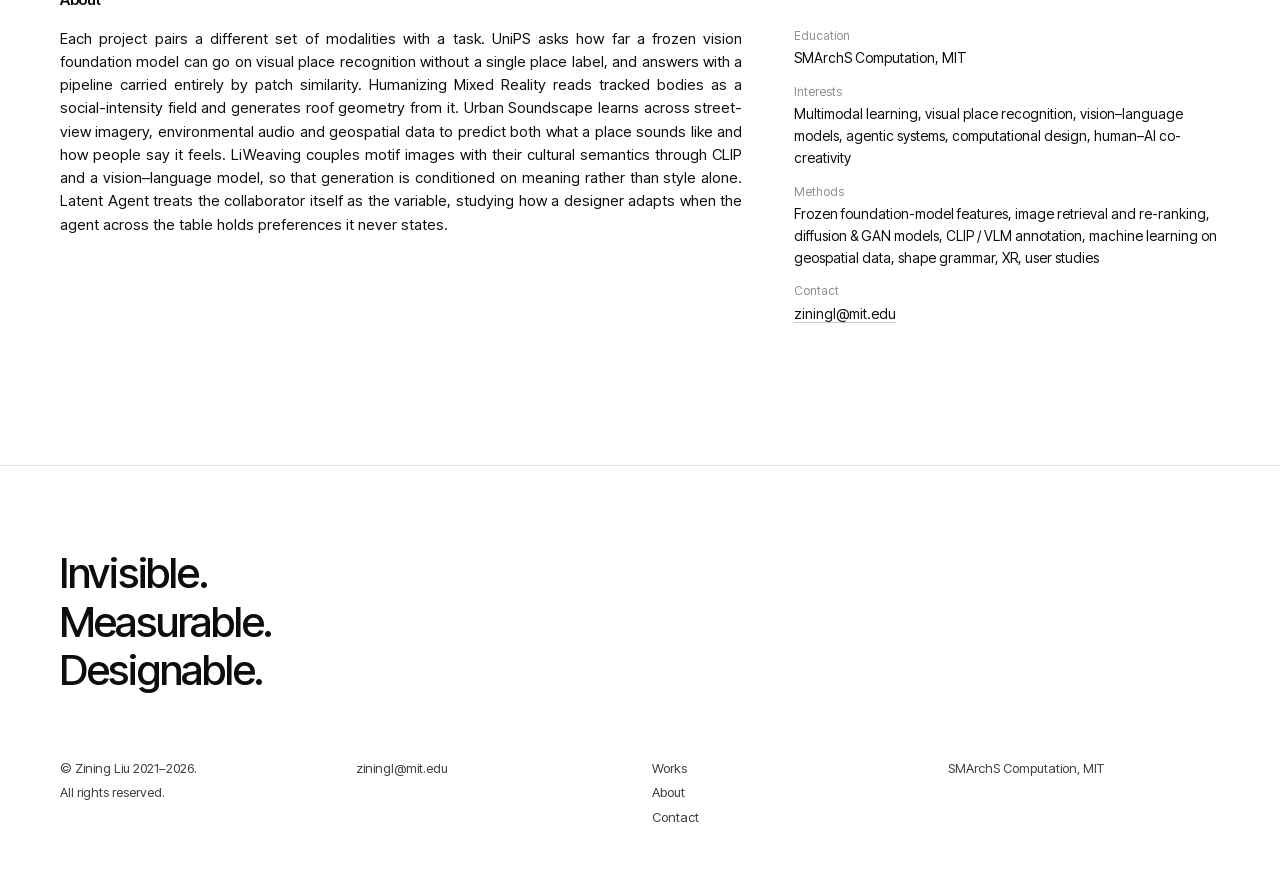
==== commit 95780b74: "Index cards: title and subtitle only; UniPS marked as ICLR 2027 submission Co-Authored-By: Claude Fa" ====
--- a/index.html
+++ b/index.html
@@ -37,38 +37,29 @@
   <div class="grid">
     <a class="card" href="vpr.html">
       <div class="card__fig"><img src="assets/cards/vpr.jpg?v=6" alt="Teaser figure of UniPS: trained, prior training-free and our pipelines, training cost against recall, and Recall@1 on 17 benchmarks" loading="lazy" width="1200" height="1200"></div>
-      <p class="card__meta">2026 <i></i> Research Project</p>
       <h3>UniPS</h3>
       <p class="card__sub">Unified patch similarity unlocks training-free visual place recognition</p>
-      <p class="card__tags">Visual place recognition, training-free, patch similarity, frozen foundation models, DINOv2 / DINOv3</p>
+      <p class="card__venue">ICLR 2027 submission (under review)</p>
     </a>
     <a class="card" href="bodymr.html">
       <div class="card__fig"><img src="assets/cards/bodymr.jpg?v=6" alt="Wireframe drawing of generated shell roof forms built from dense coloured lines" loading="lazy" width="1200" height="1200"></div>
-      <p class="card__meta">2025 <i></i> Research Project</p>
       <h3>Humanizing Mixed Reality</h3>
       <p class="card__sub">Interactive design with behavioral computation</p>
-      <p class="card__tags">Behavioral computation, pix2pix GAN, mixed reality, depth sensing</p>
     </a>
     <a class="card" href="soundscape.html">
       <div class="card__fig"><img src="assets/cards/soundscape.jpg?v=6" alt="Line drawing of a city as contour islands, each marked with a sound icon — birdsong, music, traffic, wind, footsteps" loading="lazy" width="1200" height="1200"></div>
-      <p class="card__meta">2025 <i></i> Research Project</p>
       <h3>Urban Soundscape</h3>
       <p class="card__sub">A two-stage framework for urban sound composition and perceptual prediction</p>
-      <p class="card__tags">Machine learning, geospatial data, sound source separation, XGBoost, CNN14</p>
     </a>
     <a class="card" href="liweaving.html">
       <div class="card__fig"><img src="assets/cards/liweaving.jpg?v=6" alt="Detail of a hand-woven Hainan Li brocade textile in indigo, ochre and cream" loading="lazy" width="1200" height="1200"></div>
-      <p class="card__meta">2025 <i></i> Research Project</p>
       <h3>LiWeaving</h3>
       <p class="card__sub">Generative AI for Li brocade design supporting cultural interpretability and creative expression</p>
-      <p class="card__tags">Generative AI, cultural heritage, diffusion models, CLIP annotation, user study</p>
     </a>
     <a class="card" href="latent-agent.html">
       <div class="card__fig"><img src="assets/cards/latentagent.jpg?v=6" alt="A small green robotic arm beside a laptop showing a block model, with red, blue and yellow blocks on the table" loading="lazy" width="1200" height="1200"></div>
-      <p class="card__meta">2025 <i></i> Research Project</p>
       <h3>Latent Agent</h3>
       <p class="card__sub">Co-designing with robotic arms of different preferences</p>
-      <p class="card__tags">Human–robot interaction, shape grammar, co-design, behavioral preference</p>
     </a>
   </div>
 </section>
--- a/assets/css/site.css
+++ b/assets/css/site.css
@@ -100,10 +100,11 @@
   margin:13px 0 3px; font-size:11px; letter-spacing:.02em; color:var(--ink-3);
 }
 .card__meta i{display:block; width:1px; height:11px; background:#cfcfcf}
-.card h3{font-size:clamp(17px,1.6vw,20px); font-weight:500; margin:2px 0 0}
+.card h3{font-size:clamp(17px,1.6vw,20px); font-weight:500; margin:14px 0 0}
 .card:hover h3{text-decoration:underline; text-underline-offset:3px; text-decoration-thickness:1px}
 .card__sub{margin:5px 0 0; font-size:13.5px; color:var(--ink-2)}
 .card__tags{margin:5px 0 0; font-size:11px; color:var(--ink-3)}
+.card__venue{margin:6px 0 0; font-size:11.5px; letter-spacing:.02em; color:var(--ink-3)}
 @media (max-width:760px){ .grid{grid-template-columns:1fr} }
 
 /* ------------------------------------------------------- section blocks */
@@ -160,6 +161,7 @@
 }
 .plate button:focus-visible{outline:2px solid var(--ink); outline-offset:3px}
 .plate img{width:100%; height:auto}
+.plate__text{margin:0 auto 14px; max-width:860px; text-align:center; color:var(--ink-2)}
 .plate figcaption{
   margin:12px auto 0; max-width:760px; text-align:center;
   font-size:12.5px; color:var(--ink-3);
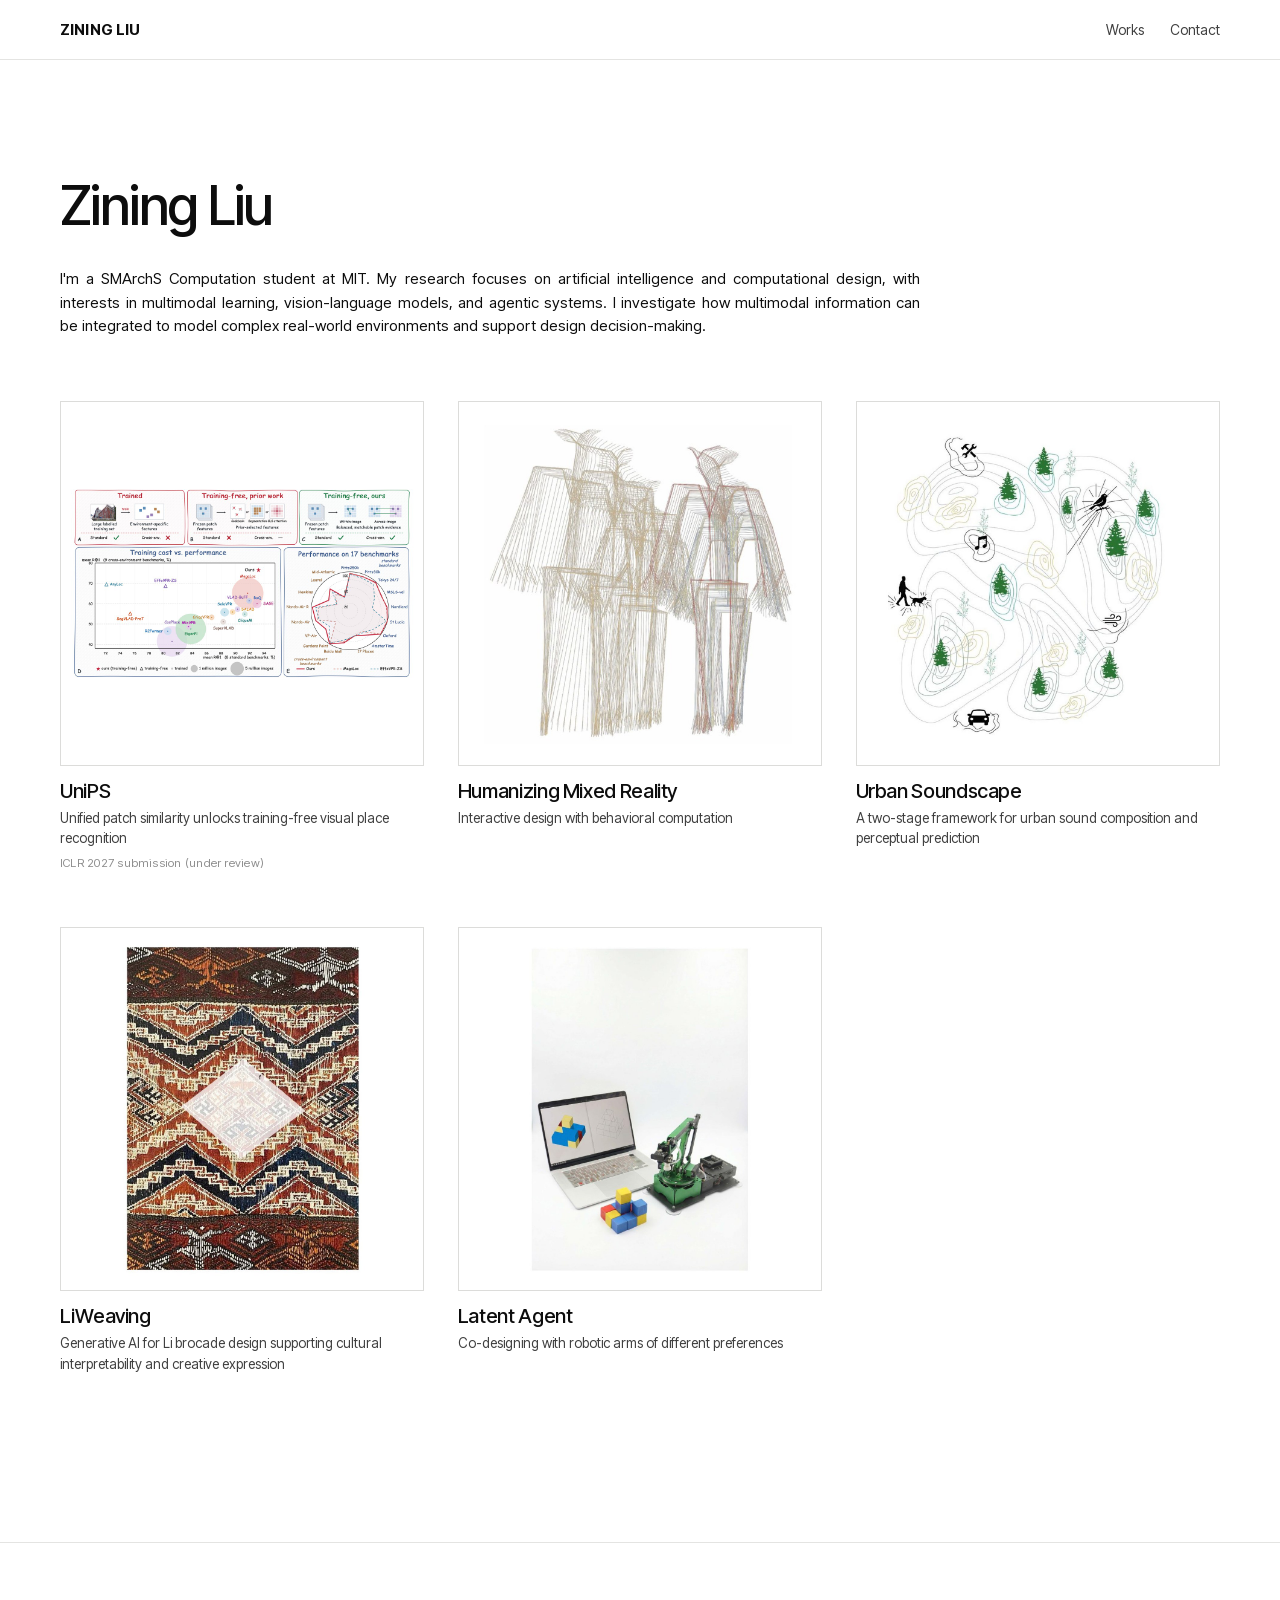
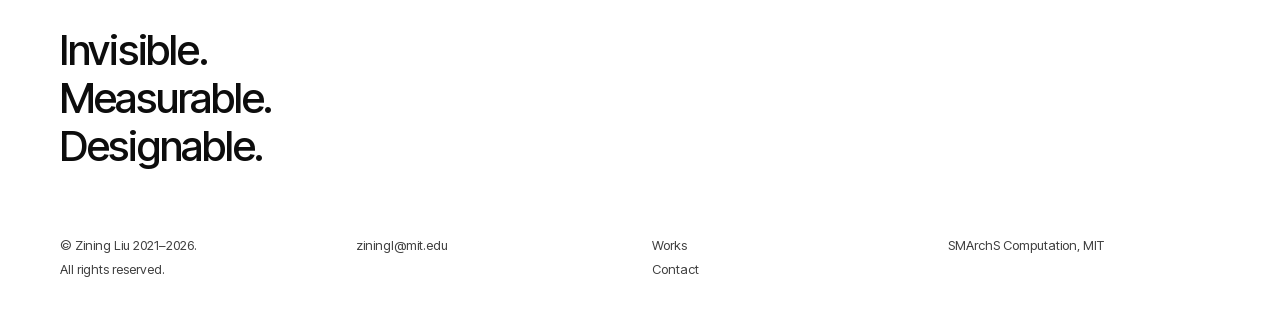
==== commit c6d1281f: "Index: drop the second bio paragraph and the About section Co-Authored-By: Claude Fable 5.1 <noreply" ====
--- a/index.html
+++ b/index.html
@@ -19,7 +19,6 @@
     <a class="brand" href="index.html">Zining Liu</a>
     <nav class="nav" aria-label="Primary">
         <a href="index.html#works">Works</a>
-        <a href="index.html#about">About</a>
         <a href="mailto:ziningl@mit.edu">Contact</a>
     </nav>
   </div>
@@ -30,7 +29,6 @@
 <section class="wrap intro">
   <h1>Zining Liu</h1>
   <p class="bio">I'm a SMArchS Computation student at MIT. My research focuses on artificial intelligence and computational design, with interests in multimodal learning, vision-language models, and agentic systems. I investigate how multimodal information can be integrated to model complex real-world environments and support design decision-making.</p>
-  <p class="bio">The projects below run the full loop: collecting and annotating data, training generative or predictive models or reading frozen ones, and putting the result back in front of people to study how they use it.</p>
 </section>
 
 <section class="wrap" id="works">
@@ -64,24 +62,6 @@
   </div>
 </section>
 
-<section class="wrap block" id="about">
-  <h2>About</h2>
-  <div class="cols">
-    <div>
-      <p>Each project pairs a different set of modalities with a task. UniPS asks how far a frozen vision foundation model can go on visual place recognition without a single place label, and answers with a pipeline carried entirely by patch similarity. Humanizing Mixed Reality reads tracked bodies as a social-intensity field and generates roof geometry from it. Urban Soundscape learns across street-view imagery, environmental audio and geospatial data to predict both what a place sounds like and how people say it feels. LiWeaving couples motif images with their cultural semantics through CLIP and a vision&ndash;language model, so that generation is conditioned on meaning rather than style alone. Latent Agent treats the collaborator itself as the variable, studying how a designer adapts when the agent across the table holds preferences it never states.</p>
-    </div>
-    <dl class="facts">
-      <dt>Education</dt>
-      <dd>SMArchS Computation, MIT</dd>
-      <dt>Interests</dt>
-      <dd>Multimodal learning, visual place recognition, vision&ndash;language models, agentic systems, computational design, human&ndash;AI co-creativity</dd>
-      <dt>Methods</dt>
-      <dd>Frozen foundation-model features, image retrieval and re-ranking, diffusion &amp; GAN models, CLIP / VLM annotation, machine learning on geospatial data, shape grammar, XR, user studies</dd>
-      <dt>Contact</dt>
-      <dd><a href="mailto:ziningl@mit.edu">ziningl@mit.edu</a></dd>
-    </dl>
-  </div>
-</section>
 
 </main>
 
@@ -99,7 +79,6 @@
       </div>
       <div>
         <a href="index.html#works">Works</a>
-        <a href="index.html#about">About</a>
         <a href="mailto:ziningl@mit.edu">Contact</a>
       </div>
       <div>
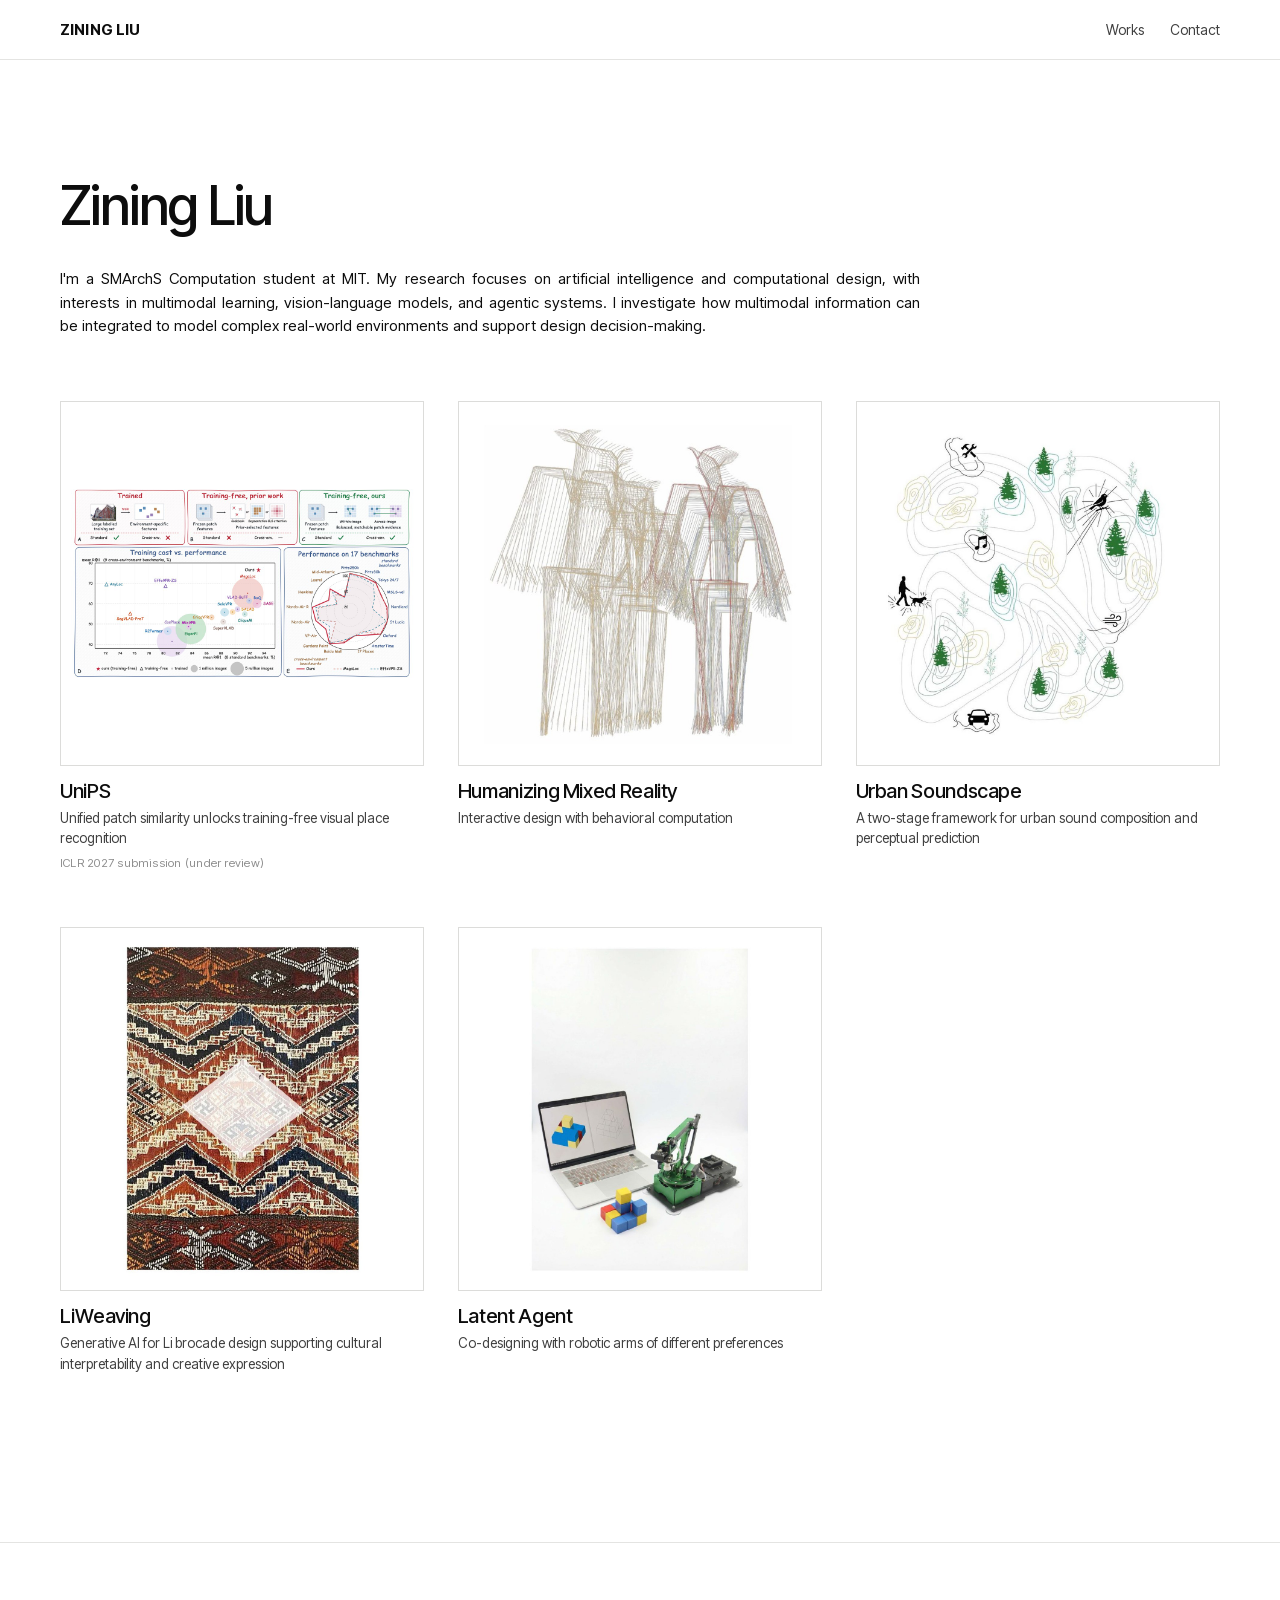
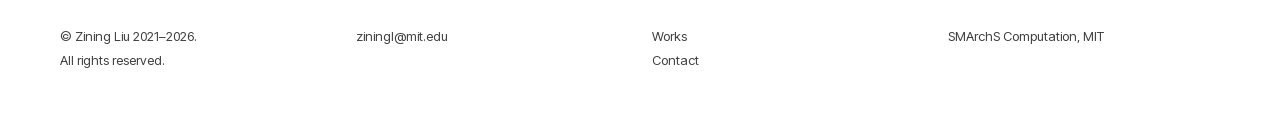
==== commit 9acdd0a7: "Footer: drop the tagline Co-Authored-By: Claude Fable 5.1 <noreply@anthropic.com>" ====
--- a/index.html
+++ b/index.html
@@ -68,7 +68,6 @@
 
 <footer class="foot">
   <div class="wrap">
-    <p class="statement">Invisible. Measurable. Designable.</p>
     <div class="foot__cols">
       <div>
         <span>&copy; Zining Liu 2021&ndash;2026.</span>
